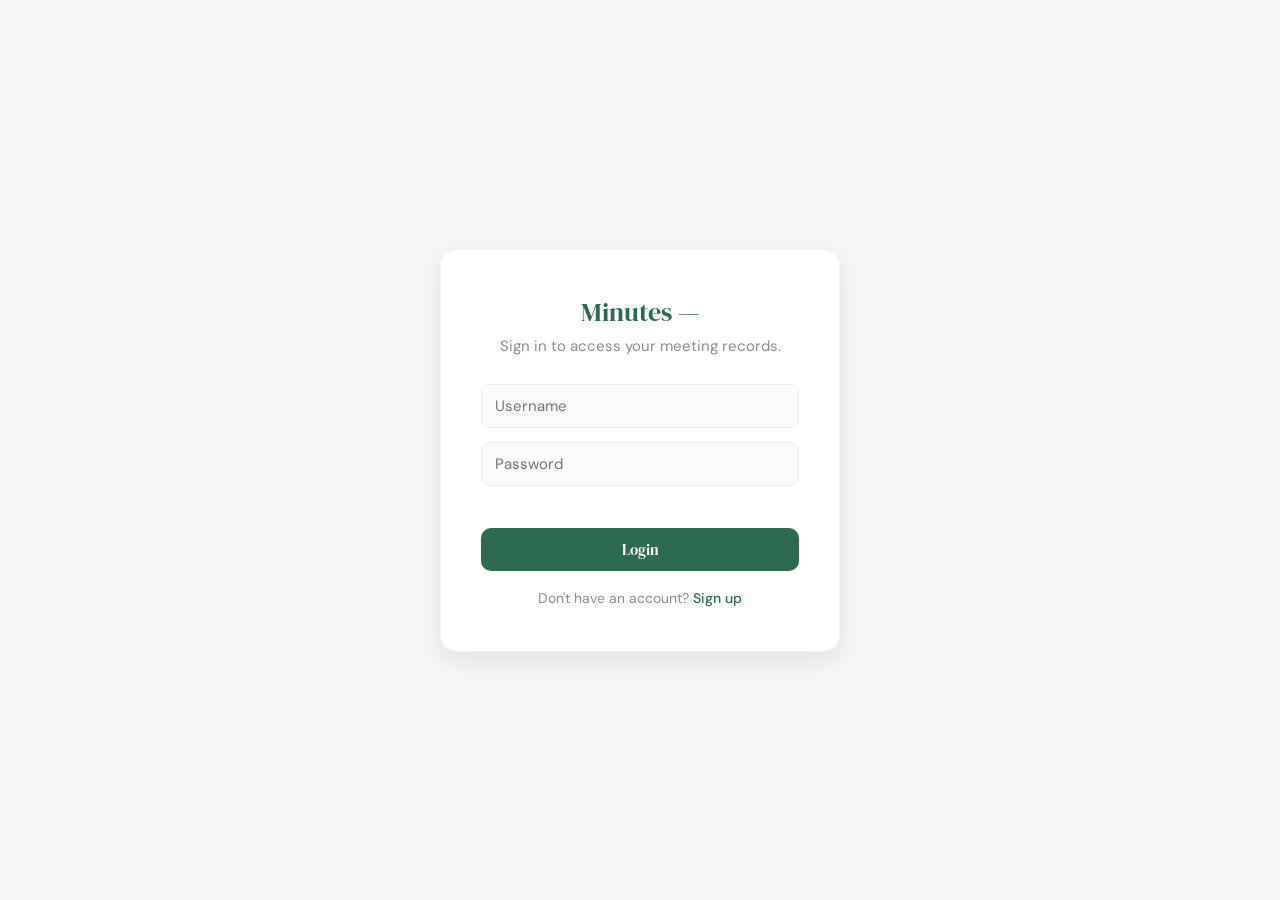
==== frontend/index.html @ d37d3462 "new commit" ====
<!DOCTYPE html>
<html lang="en">
<head>
  <meta charset="UTF-8" />
  <meta name="viewport" content="width=device-width, initial-scale=1.0" />
  <title>MeetFlow — Meeting Records & Action Items</title>
  <meta name="description" content="MeetFlow: your personal meeting records, minutes, decisions, and action item tracker." />
  <link rel="stylesheet" href="./css/style.css" />
  <link rel="preconnect" href="https://fonts.googleapis.com" />
  <link rel="preconnect" href="https://fonts.gstatic.com" crossorigin />
  <link href="https://fonts.googleapis.com/css2?family=DM+Serif+Display:ital@0;1&family=DM+Sans:wght@300;400;500;600&display=swap" rel="stylesheet" />
</head>
<body>

  <!-- ═══════════════════════════════════════
       AUTH VIEW
  ════════════════════════════════════════════ -->
  <div id="auth-view">
    <div class="auth-box">
      <h1>Minutes —</h1>
      <p class="auth-sub">Sign in to access your meeting records.</p>
      <form id="auth-form">
        <div class="form-field">
          <input type="text" id="auth-username" placeholder="Username" required />
        </div>
        <div class="form-field">
          <input type="password" id="auth-password" placeholder="Password" required />
        </div>
        <p class="auth-error" id="auth-error"></p>
        <button type="submit" id="auth-submit-btn" class="btn-primary">Login</button>
      </form>
      <p class="auth-toggle">
        <span id="auth-toggle-msg">Don't have an account?</span>
        <a href="#" id="auth-toggle-link">Sign up</a>
      </p>
    </div>
  </div>

  <!-- ═══════════════════════════════════════
       MAIN APP (hidden until logged in)
  ════════════════════════════════════════════ -->
  <div id="app-shell" style="display:none;">

    <!-- ── SIDEBAR ───────────────────────────── -->
    <aside id="sidebar">

      <div class="sidebar-logo">
        <h1><span>Minutes</span> —</h1>
        <p>Meeting records &amp; action items</p>
      </div>

      <!-- Stats -->
      <div class="stats-grid">
        <div class="stat-cell">
          <div class="stat-val" id="stat-meetings">0</div>
          <div class="stat-lbl">Meetings</div>
        </div>
        <div class="stat-cell">
          <div class="stat-val" id="stat-open-tasks">0</div>
          <div class="stat-lbl">Open tasks</div>
        </div>
        <div class="stat-cell">
          <div class="stat-val" id="stat-this-month">0</div>
          <div class="stat-lbl">This month</div>
        </div>
      </div>

      <!-- Search -->
      <div class="search-wrap">
        <svg width="16" height="16" viewBox="0 0 24 24" fill="none" stroke="currentColor" stroke-width="2">
          <circle cx="11" cy="11" r="8"/><path d="m21 21-4.35-4.35"/>
        </svg>
        <input type="text" id="search-input" placeholder="Search meetings, decisions, action items…" />
      </div>

      <!-- Filter -->
      <div class="filter-row">
        <button class="filter-btn active" data-filter="all">All</button>
        <button class="filter-btn" data-filter="completed">Completed</button>
        <button class="filter-btn" data-filter="upcoming">Upcoming</button>
      </div>

      <!-- Meeting list -->
      <div id="meetings-list-wrap">
        <p class="no-meetings-msg" id="no-meetings-msg" style="display:none;">No meetings found.</p>
        <!-- Meeting cards injected by JS -->
      </div>

      <!-- Logout + New meeting -->
      <div class="new-meeting-btn-wrap">
        <button id="btn-logout" style="width:100%; padding:7px; margin-bottom:8px; background:none; border:1px solid #E9ECEF; border-radius:8px; color:#868E96; font-size:12px; font-family:'DM Sans',sans-serif; cursor:pointer;">Logout</button>
        <button id="btn-new-meeting">+ New Meeting</button>
      </div>

    </aside>

    <!-- ── MAIN CONTENT ───────────────────────── -->
    <main id="main-content">

      <!-- Empty state -->
      <div class="empty-detail fade-in" id="empty-detail">
        <div class="empty-icon">📋</div>
        <p>Select a meeting to view details</p>
        <span>or create a new one to get started</span>
      </div>

      <!-- New meeting form -->
      <div id="new-meeting-panel">
        <h2>New Meeting</h2>
        <p class="sub">Fill in the details to create a new meeting record.</p>
        <div class="nm-field">
          <input type="text" id="nm-title" class="nm-title" placeholder="Meeting title *" />
        </div>
        <div class="nm-row">
          <div class="nm-field">
            <input type="date" id="nm-date" />
          </div>
          <div class="nm-field">
            <input type="time" id="nm-time" />
          </div>
        </div>
        <div class="nm-field">
          <input type="text" id="nm-facilitator" placeholder="Facilitator name (optional)" />
        </div>
        <div class="nm-field">
          <label style="display:block; font-size:12px; color:#868E96; margin-bottom:5px; font-weight:500;">Participants</label>
          <div id="nm-participants-chips" style="display:flex; flex-wrap:wrap; gap:6px; margin-bottom:7px;"></div>
          <div style="display:flex; gap:8px;">
            <input type="text" id="nm-participant-input" placeholder="Add participant name, press Enter" style="flex:1; padding:9px 12px; border:1.5px solid #E9ECEF; border-radius:8px; font-size:13px; font-family:'DM Sans',sans-serif; color:#1a1a1a; background:#FAFAFA; outline:none;" />
            <button type="button" id="btn-add-participant" style="padding:9px 14px; background:#2D6A4F; color:#fff; border:none; border-radius:8px; cursor:pointer; font-size:13px; font-family:'DM Sans',sans-serif; font-weight:500; white-space:nowrap;">Add</button>
          </div>
        </div>
        <div class="nm-field">
          <label style="display:block; font-size:12px; color:#868E96; margin-bottom:5px; font-weight:500;">Duration (Meeting Minutes)</label>
          <select id="nm-minutes" style="width:100%; padding:9px 12px; border:1.5px solid #E9ECEF; border-radius:8px; font-size:13px; font-family:'DM Sans',sans-serif; color:#1a1a1a; background:#FAFAFA; outline:none; cursor:pointer; appearance:none; background-image:url(\"data:image/svg+xml,%3Csvg xmlns='http://www.w3.org/2000/svg' width='12' height='12' viewBox='0 0 24 24' fill='none' stroke='%23868E96' stroke-width='2'%3E%3Cpath d='m6 9 6 6 6-6'/%3E%3C/svg%3E\"); background-repeat:no-repeat; background-position:right 12px center;">
            <option value="">Select duration (optional)</option>
            <option value="15 min">15 minutes</option>
            <option value="30 min">30 minutes</option>
            <option value="45 min">45 minutes</option>
            <option value="1 hr">1 hour</option>
            <option value="1 hr 15 min">1 hour 15 minutes</option>
            <option value="1 hr 30 min">1 hour 30 minutes</option>
            <option value="1 hr 45 min">1 hour 45 minutes</option>
            <option value="2 hrs">2 hours</option>
            <option value="2 hrs 30 min">2 hours 30 minutes</option>
            <option value="3 hrs">3 hours</option>
            <option value="custom">Custom…</option>
          </select>
          <input type="text" id="nm-minutes-custom" placeholder="e.g. 90 mins, 2.5 hours" style="display:none; width:100%; margin-top:8px; padding:9px 12px; border:1.5px solid #2D6A4F; border-radius:8px; font-size:13px; font-family:'DM Sans',sans-serif; color:#1a1a1a; background:#F8FFF9; outline:none;" />
        </div>
        <div class="nm-field">
          <label style="display:block; font-size:12px; color:#868E96; margin-bottom:5px; font-weight:500;">Meeting Notes</label>
          
          <textarea id="nm-notes" rows="3" placeholder="Additional notes, context, follow-ups…"></textarea>
        </div>
        <div class="nm-field">
          <input type="text" id="nm-decisions" placeholder="Decisions, comma-separated (optional)" />
        </div>
        <div class="nm-actions">
          <button class="btn-primary" id="btn-create-meeting">Create Meeting</button>
          <button class="btn-cancel-nm" id="btn-cancel-new-meeting">Cancel</button>
        </div>
      </div>

      <!-- Detail panel -->
      <div id="detail-panel" class="fade-in" style="display:none;">

        <div class="detail-header">
          <div class="detail-header-top">
            <h2 id="detail-title">Meeting Title</h2>
            <div style="display:flex; align-items:center; gap:8px;">
              <button id="btn-delete-meeting" title="Delete meeting permanently" style="background:none; border:1px solid #FFB3B3; border-radius:6px; color:#C92A2A; font-size:12px; font-family:'DM Sans',sans-serif; padding:4px 10px; cursor:pointer; transition:all 0.15s;">Delete</button>
              <button id="btn-close-detail">×</button>
            </div>
          </div>
          <div class="detail-meta">
            <span id="detail-badge"></span>
            <span id="detail-datetime"></span>
          </div>
          <div class="detail-tabs">
            <button class="tab-btn active" data-tab="minutes">Minutes</button>
            <button class="tab-btn" data-tab="decisions">Decisions</button>
            <button class="tab-btn" data-tab="tasks">Tasks</button>
            <button class="tab-btn" data-tab="participants">Participants</button>
          </div>
        </div>

        <div class="detail-body">

          <!-- Minutes Tab -->
          <div class="tab-pane active" id="tab-minutes">
            <div class="minutes-header">
              <p class="section-label">Meeting Duration</p>
              <div id="minutes-actions">
                <button class="btn-outline-sm" id="btn-edit-minutes">Edit</button>
              </div>
              <div id="minutes-save-actions" style="display:none; gap:6px; display:none;">
                <button class="btn-green-sm" id="btn-save-minutes">Save</button>
                <button class="btn-ghost-sm" id="btn-cancel-minutes">Cancel</button>
              </div>
            </div>
            <p class="minutes-text" id="minutes-display">No minutes recorded yet. Click Edit to add notes.</p>
            <textarea class="detail-textarea" id="minutes-editor" placeholder="Type meeting notes here…"></textarea>
          </div>

          <!-- Decisions Tab -->
          <div class="tab-pane" id="tab-decisions">
            <p class="section-label">Decisions Taken</p>
            <div id="decisions-list"></div>
            <div class="add-row">
              <input class="detail-input" type="text" id="new-decision-input" placeholder="Record a decision…" />
              <button class="btn-add" id="btn-add-decision">Add</button>
            </div>
          </div>

          <!-- Tasks Tab -->
          <div class="tab-pane" id="tab-tasks">
            <div class="tasks-header">
              <p class="section-label">Action Items</p>
              <button class="btn-outline-sm" id="btn-toggle-task-form">+ New Task</button>
            </div>
            <div class="task-form-box" id="task-form-box">
              <input class="detail-input" type="text" id="new-task-text" placeholder="Task description" />
              <div class="task-form-row">
                <input class="detail-input" type="text" id="new-task-assignee" placeholder="Assignee name" style="flex:1;" />
                <input class="detail-input" type="date" id="new-task-due" style="flex:1;" />
              </div>
              <div style="display:flex; gap:8px;">
                <button class="btn-add" id="btn-add-task">Add Task</button>
                <button class="btn-ghost-sm" id="btn-cancel-task-form">Cancel</button>
              </div>
            </div>
            <div id="tasks-list"></div>
          </div>

          <!-- Participants Tab -->
          <div class="tab-pane" id="tab-participants">
            <p class="section-label">Participants</p>
            <div id="participants-list"></div>
          </div>

        </div><!-- /.detail-body -->
      </div><!-- /#detail-panel -->

    </main>

  </div><!-- /#app-shell -->

  <script src="./js/api.js"></script>
  <script src="./js/app.js"></script>
</body>
</html>
---- frontend/css/style.css ----
/* =========================================================
   MeetFlow — Master-Detail UI
   Fonts: DM Serif Display (headings) + DM Sans (body)
   ========================================================= */

* {
  box-sizing: border-box;
  margin: 0;
  padding: 0;
}

body {
  font-family: 'DM Sans', sans-serif;
  background: #F4F6F4;
  height: 100vh;
  overflow: hidden;
  color: #1a1a1a;
  font-size: 16px;
}

/* ─── Scrollbar ─────────────────────────────────────────── */
::-webkit-scrollbar { width: 4px; }
::-webkit-scrollbar-track { background: transparent; }
::-webkit-scrollbar-thumb { background: #D8F3DC; border-radius: 4px; }

/* ─── Layout ─────────────────────────────────────────────── */
#app-shell {
  display: flex;
  height: 100vh;
}

/* ─── Auth ───────────────────────────────────────────────── */
#auth-view {
  display: flex;
  justify-content: center;
  align-items: center;
  height: 100vh;
  width: 100vw;
  background: #F4F6F4;
}

.auth-box {
  background: #fff;
  padding: 44px 40px;
  border-radius: 16px;
  border: 1px solid #F1F3F5;
  width: 400px;
  max-width: 92%;
  box-shadow: 0 8px 24px rgba(0,0,0,0.07);
  text-align: center;
}

.auth-box h1 {
  font-family: 'DM Serif Display', serif;
  font-size: 26px;
  font-weight: 400;
  color: #2D6A4F;
  margin-bottom: 6px;
}

.auth-box .auth-sub {
  font-size: 15px;
  color: #868E96;
  margin-bottom: 28px;
}

.auth-box .form-field {
  margin-bottom: 14px;
  text-align: left;
}

.auth-box .form-field input {
  width: 100%;
  padding: 11px 13px;
  border: 1.5px solid #E9ECEF;
  border-radius: 8px;
  font-size: 15px;
  font-family: 'DM Sans', sans-serif;
  background: #FAFAFA;
  color: #1a1a1a;
  outline: none;
  transition: border-color 0.2s;
}

.auth-box .form-field input:focus { border-color: #2D6A4F; }

.auth-error {
  color: #CA6702;
  font-size: 13px;
  margin-bottom: 10px;
  min-height: 18px;
}

.btn-primary {
  width: 100%;
  padding: 11px;
  background: #2D6A4F;
  color: #fff;
  border: none;
  border-radius: 10px;
  font-size: 15px;
  font-family: 'DM Serif Display', serif;
  cursor: pointer;
  transition: background 0.15s;
}
.btn-primary:hover { background: #1B4332; }

.auth-toggle {
  margin-top: 18px;
  font-size: 14px;
  color: #868E96;
}

.auth-toggle a {
  color: #2D6A4F;
  text-decoration: none;
  font-weight: 500;
}

/* ─── Sidebar ────────────────────────────────────────────── */
#sidebar {
  width: 300px;
  min-width: 300px;
  background: #fff;
  border-right: 1px solid #F1F3F5;
  display: flex;
  flex-direction: column;
  height: 100vh;
}

.sidebar-logo {
  padding: 22px 20px 14px;
  border-bottom: 1px solid #F1F3F5;
}

.sidebar-logo h1 {
  font-family: 'DM Serif Display', serif;
  font-size: 22px;
  font-weight: 400;
  color: #1a1a1a;
  letter-spacing: -0.01em;
}

.sidebar-logo h1 span { color: #2D6A4F; }

.sidebar-logo p {
  margin-top: 3px;
  font-size: 13px;
  color: #ADB5BD;
}

/* Stats */
.stats-grid {
  display: grid;
  grid-template-columns: 1fr 1fr 1fr;
  gap: 8px;
  padding: 12px 16px;
}

.stat-cell {
  background: #F8FFF9;
  border: 1px solid #D8F3DC;
  border-radius: 8px;
  padding: 8px 10px;
  text-align: center;
}

.stat-cell .stat-val {
  font-size: 20px;
  font-weight: 600;
  color: #2D6A4F;
}

.stat-cell .stat-val.warn { color: #CA6702; }

.stat-cell .stat-lbl {
  font-size: 11px;
  color: #868E96;
  margin-top: 1px;
}

/* Search */
.search-wrap {
  padding: 0 14px 10px;
  position: relative;
}

.search-wrap svg {
  position: absolute;
  left: 26px;
  top: 50%;
  transform: translateY(-50%);
  opacity: 0.4;
  pointer-events: none;
}

.search-wrap input {
  width: 100%;
  padding: 10px 14px 10px 38px;
  border: 1.5px solid #E9ECEF;
  border-radius: 10px;
  font-size: 15px;
  font-family: 'DM Sans', sans-serif;
  background: #FAFAFA;
  color: #1a1a1a;
  outline: none;
  transition: border-color 0.2s;
}

.search-wrap input:focus { border-color: #2D6A4F; }

/* Filter tabs */
.filter-row {
  display: flex;
  gap: 6px;
  padding: 0 14px 10px;
}

.filter-btn {
  flex: 1;
  padding: 5px 0;
  font-size: 12px;
  font-weight: 400;
  text-transform: capitalize;
  background: transparent;
  color: #868E96;
  border: 1px solid #E9ECEF;
  border-radius: 6px;
  cursor: pointer;
  font-family: 'DM Sans', sans-serif;
  transition: all 0.15s;
}

.filter-btn.active {
  background: #2D6A4F;
  color: #fff;
  border-color: #2D6A4F;
  font-weight: 600;
}

/* Meeting list */
#meetings-list-wrap {
  flex: 1;
  overflow-y: auto;
  padding: 0 12px;
}

.meeting-card {
  background: #fff;
  border: 1.5px solid #F1F3F5;
  border-radius: 14px;
  padding: 16px 18px;
  cursor: pointer;
  transition: border-color 0.18s;
  margin-bottom: 10px;
}

.meeting-card:hover { border-color: #B7E4C7; }
.meeting-card.active { background: #F0FDF4; border-color: #2D6A4F; }

.meeting-card-title {
  font-family: 'DM Serif Display', serif;
  font-size: 16px;
  color: #1a1a1a;
  line-height: 1.3;
  margin-bottom: 8px;
  flex: 1;
  margin-right: 10px;
}

.meeting-card-top {
  display: flex;
  justify-content: space-between;
  align-items: flex-start;
  margin-bottom: 8px;
}

.meeting-card-meta {
  font-size: 13px;
  color: #868E96;
}

.meeting-card-bottom {
  display: flex;
  justify-content: space-between;
  align-items: center;
}

.open-tasks-label {
  font-size: 13px;
  color: #CA6702;
  font-weight: 500;
  margin-top: 8px;
}

.no-meetings-msg {
  text-align: center;
  color: #ADB5BD;
  font-size: 13px;
  font-style: italic;
  margin-top: 24px;
}

/* Avatar stack */
.avatar-stack {
  display: flex;
  margin-left: 6px;
}

.avatar {
  width: 28px;
  height: 28px;
  border-radius: 50%;
  color: #fff;
  display: flex;
  align-items: center;
  justify-content: center;
  font-size: 10px;
  font-weight: 600;
  border: 2px solid #fff;
  flex-shrink: 0;
}

.avatar-overflow {
  width: 28px;
  height: 28px;
  border-radius: 50%;
  background: #E9ECEF;
  color: #495057;
  display: flex;
  align-items: center;
  justify-content: center;
  font-size: 10px;
  font-weight: 600;
  border: 2px solid #fff;
  margin-left: -8px;
}

/* New meeting button */
.new-meeting-btn-wrap {
  padding: 12px 14px;
  border-top: 1px solid #F1F3F5;
}

#btn-new-meeting {
  width: 100%;
  padding: 11px;
  background: #2D6A4F;
  color: #fff;
  border: none;
  border-radius: 10px;
  cursor: pointer;
  font-size: 14px;
  font-family: 'DM Serif Display', serif;
  letter-spacing: 0.01em;
  transition: background 0.15s;
}

#btn-new-meeting:hover { background: #1B4332; }

/* ─── Main Content ───────────────────────────────────────── */
#main-content {
  flex: 1;
  overflow: hidden;
  display: flex;
  flex-direction: column;
}

/* Empty state */
.empty-detail {
  display: flex;
  flex-direction: column;
  align-items: center;
  justify-content: center;
  height: 100%;
  color: #ADB5BD;
}

.empty-detail .empty-icon { font-size: 48px; margin-bottom: 12px; }
.empty-detail p { font-family: 'DM Serif Display', serif; font-size: 18px; color: #495057; }
.empty-detail span { font-size: 13px; }

/* ─── Meeting Detail Panel ───────────────────────────────── */
#detail-panel {
  height: 100%;
  display: flex;
  flex-direction: column;
  overflow: hidden;
}

.detail-header {
  padding: 24px 28px 0;
  border-bottom: 1px solid #F1F3F5;
}

.detail-header-top {
  display: flex;
  justify-content: space-between;
  align-items: flex-start;
  margin-bottom: 6px;
}

.detail-header-top h2 {
  font-family: 'DM Serif Display', serif;
  font-size: 24px;
  font-weight: 400;
  color: #1a1a1a;
  line-height: 1.25;
  max-width: 80%;
}

#btn-close-detail {
  background: none;
  border: none;
  cursor: pointer;
  font-size: 22px;
  color: #ADB5BD;
  line-height: 1;
}

.detail-meta {
  display: flex;
  align-items: center;
  gap: 12px;
  margin-bottom: 16px;
}

.detail-meta span { font-size: 14px; color: #868E96; }

/* Tabs */
.detail-tabs {
  display: flex;
  gap: 0;
}

.tab-btn {
  background: none;
  border: none;
  cursor: pointer;
  padding: 8px 16px;
  font-size: 14px;
  font-family: 'DM Sans', sans-serif;
  font-weight: 400;
  color: #868E96;
  border-bottom: 2px solid transparent;
  text-transform: capitalize;
  transition: all 0.15s;
}

.tab-btn.active {
  font-weight: 600;
  color: #2D6A4F;
  border-bottom-color: #2D6A4F;
}

/* Tab content */
.detail-body {
  flex: 1;
  overflow-y: auto;
  padding: 20px 28px;
}

.tab-pane { display: none; }
.tab-pane.active { display: block; }

/* Section label */
.section-label {
  font-size: 13px;
  font-weight: 600;
  color: #868E96;
  letter-spacing: 0.06em;
  text-transform: uppercase;
  margin-bottom: 12px;
}

/* Minutes */
.minutes-header {
  display: flex;
  justify-content: space-between;
  align-items: center;
  margin-bottom: 12px;
}

.btn-outline-sm {
  font-size: 12px;
  color: #2D6A4F;
  background: none;
  border: 1px solid #2D6A4F;
  border-radius: 6px;
  padding: 4px 10px;
  cursor: pointer;
  font-family: 'DM Sans', sans-serif;
}

.btn-green-sm {
  font-size: 12px;
  color: #fff;
  background: #2D6A4F;
  border: none;
  border-radius: 6px;
  padding: 4px 12px;
  cursor: pointer;
  font-family: 'DM Sans', sans-serif;
}

.btn-ghost-sm {
  font-size: 12px;
  color: #868E96;
  background: none;
  border: 1px solid #E9ECEF;
  border-radius: 6px;
  padding: 4px 10px;
  cursor: pointer;
  font-family: 'DM Sans', sans-serif;
}

.minutes-text {
  font-size: 15px;
  color: #1a1a1a;
  line-height: 1.75;
}

.minutes-text.empty { color: #ADB5BD; font-style: italic; }

.detail-textarea {
  width: 100%;
  padding: 10px 13px;
  border: 1.5px solid #E9ECEF;
  border-radius: 8px;
  font-size: 15px;
  font-family: 'DM Sans', sans-serif;
  color: #1a1a1a;
  background: #FAFAFA;
  outline: none;
  min-height: 160px;
  resize: vertical;
  line-height: 1.7;
  display: none;
}

.detail-textarea:focus { border-color: #2D6A4F; }

/* Decisions */
.decision-item {
  display: flex;
  gap: 10px;
  align-items: flex-start;
  padding: 10px 14px;
  background: #F8FFF9;
  border: 1px solid #D8F3DC;
  border-radius: 8px;
  margin-bottom: 8px;
}

.decision-check { color: #2D6A4F; font-size: 16px; line-height: 1.4; flex-shrink: 0; }

.decision-text { font-size: 15px; color: #1a1a1a; line-height: 1.6; }

.add-row {
  display: flex;
  gap: 8px;
  margin-top: 16px;
}

.detail-input {
  flex: 1;
  padding: 10px 13px;
  border: 1.5px solid #E9ECEF;
  border-radius: 8px;
  font-size: 14px;
  font-family: 'DM Sans', sans-serif;
  color: #1a1a1a;
  background: #FAFAFA;
  outline: none;
}

.detail-input:focus { border-color: #2D6A4F; }

.btn-add {
  padding: 10px 18px;
  background: #2D6A4F;
  color: #fff;
  border: none;
  border-radius: 8px;
  cursor: pointer;
  font-size: 14px;
  font-family: 'DM Sans', sans-serif;
  font-weight: 500;
  white-space: nowrap;
}

/* Tasks */
.tasks-header {
  display: flex;
  justify-content: space-between;
  align-items: center;
  margin-bottom: 14px;
}

.task-form-box {
  background: #F8FFF9;
  border: 1px solid #D8F3DC;
  border-radius: 10px;
  padding: 14px;
  margin-bottom: 16px;
  display: flex;
  flex-direction: column;
  gap: 8px;
  display: none;
}

.task-form-row {
  display: flex;
  gap: 8px;
}

.task-item {
  display: flex;
  align-items: flex-start;
  gap: 12px;
  padding: 12px 14px;
  border: 1px solid #F1F3F5;
  border-radius: 10px;
  margin-bottom: 8px;
  background: #fff;
  transition: opacity 0.2s;
}

.task-item.done { opacity: 0.7; background: #F8F9FA; }

.task-checkbox {
  width: 18px;
  height: 18px;
  border-radius: 5px;
  border: 2px solid #CED4DA;
  background: transparent;
  cursor: pointer;
  display: flex;
  align-items: center;
  justify-content: center;
  flex-shrink: 0;
  margin-top: 2px;
}

.task-checkbox.checked {
  background: #2D6A4F;
  border-color: #2D6A4F;
}

.task-checkbox.checked::after {
  content: '✓';
  color: #fff;
  font-size: 10px;
  line-height: 1;
}

.task-main { flex: 1; min-width: 0; }

.task-text {
  font-size: 15px;
  color: #1a1a1a;
  margin-bottom: 4px;
  line-height: 1.4;
}

.task-text.done { text-decoration: line-through; color: #868E96; }

.task-meta { font-size: 13px; color: #868E96; }

/* Participants */
.participant-item {
  display: flex;
  align-items: center;
  gap: 12px;
  padding: 10px 14px;
  border: 1px solid #F1F3F5;
  border-radius: 10px;
  margin-bottom: 8px;
  background: #fff;
}

.participant-item .avatar-lg {
  width: 38px;
  height: 38px;
  border-radius: 50%;
  color: #fff;
  display: flex;
  align-items: center;
  justify-content: center;
  font-size: 13px;
  font-weight: 600;
  flex-shrink: 0;
}

.participant-name { font-size: 15px; font-weight: 500; }
.participant-role { font-size: 13px; color: #868E96; text-transform: capitalize; }

/* ─── Status Badges ──────────────────────────────────────── */
.badge {
  font-size: 11px;
  font-weight: 600;
  letter-spacing: 0.04em;
  padding: 3px 9px;
  border-radius: 20px;
  text-transform: uppercase;
  white-space: nowrap;
  display: inline-block;
}

.badge-completed  { background: #D8F3DC; color: #1B4332; }
.badge-upcoming   { background: #FFF3CD; color: #7D4E00; }
.badge-in-progress { background: #D0EBFF; color: #1864AB; }
.badge-cancelled  { background: #FFE3E3; color: #C92A2A; }
.badge-open       { background: #F1F3F5; color: #495057; }
.badge-done       { background: #D8F3DC; color: #1B4332; }

/* ─── New Meeting Form ───────────────────────────────────── */
#new-meeting-panel {
  max-width: 520px;
  margin: 48px auto;
  background: #fff;
  border-radius: 16px;
  border: 1px solid #F1F3F5;
  padding: 32px 36px;
  display: none;
}

#new-meeting-panel h2 {
  font-family: 'DM Serif Display', serif;
  font-size: 22px;
  font-weight: 400;
  color: #1a1a1a;
  margin-bottom: 4px;
}

#new-meeting-panel .sub {
  color: #868E96;
  font-size: 13px;
  margin-bottom: 24px;
}

.nm-field {
  margin-bottom: 12px;
}

.nm-field input,
.nm-field textarea {
  width: 100%;
  padding: 9px 12px;
  border: 1.5px solid #E9ECEF;
  border-radius: 8px;
  font-size: 13px;
  font-family: 'DM Sans', sans-serif;
  color: #1a1a1a;
  background: #FAFAFA;
  outline: none;
  transition: border-color 0.2s;
}

.nm-field input:focus,
.nm-field textarea:focus { border-color: #2D6A4F; }

.nm-field input.nm-title {
  font-size: 15px;
  padding: 11px 14px;
}

.nm-row { display: flex; gap: 10px; }
.nm-row .nm-field { flex: 1; margin-bottom: 0; }

.nm-actions {
  display: flex;
  gap: 8px;
  margin-top: 16px;
}

.nm-actions .btn-primary { flex: 1; }

.btn-cancel-nm {
  padding: 11px 18px;
  background: none;
  color: #868E96;
  border: 1px solid #E9ECEF;
  border-radius: 10px;
  cursor: pointer;
  font-size: 13px;
  font-family: 'DM Sans', sans-serif;
}

/* ─── Animations ─────────────────────────────────────────── */
@keyframes fadeIn {
  from { opacity: 0; transform: translateY(8px); }
  to   { opacity: 1; transform: translateY(0); }
}

.fade-in { animation: fadeIn 0.25s ease both; }
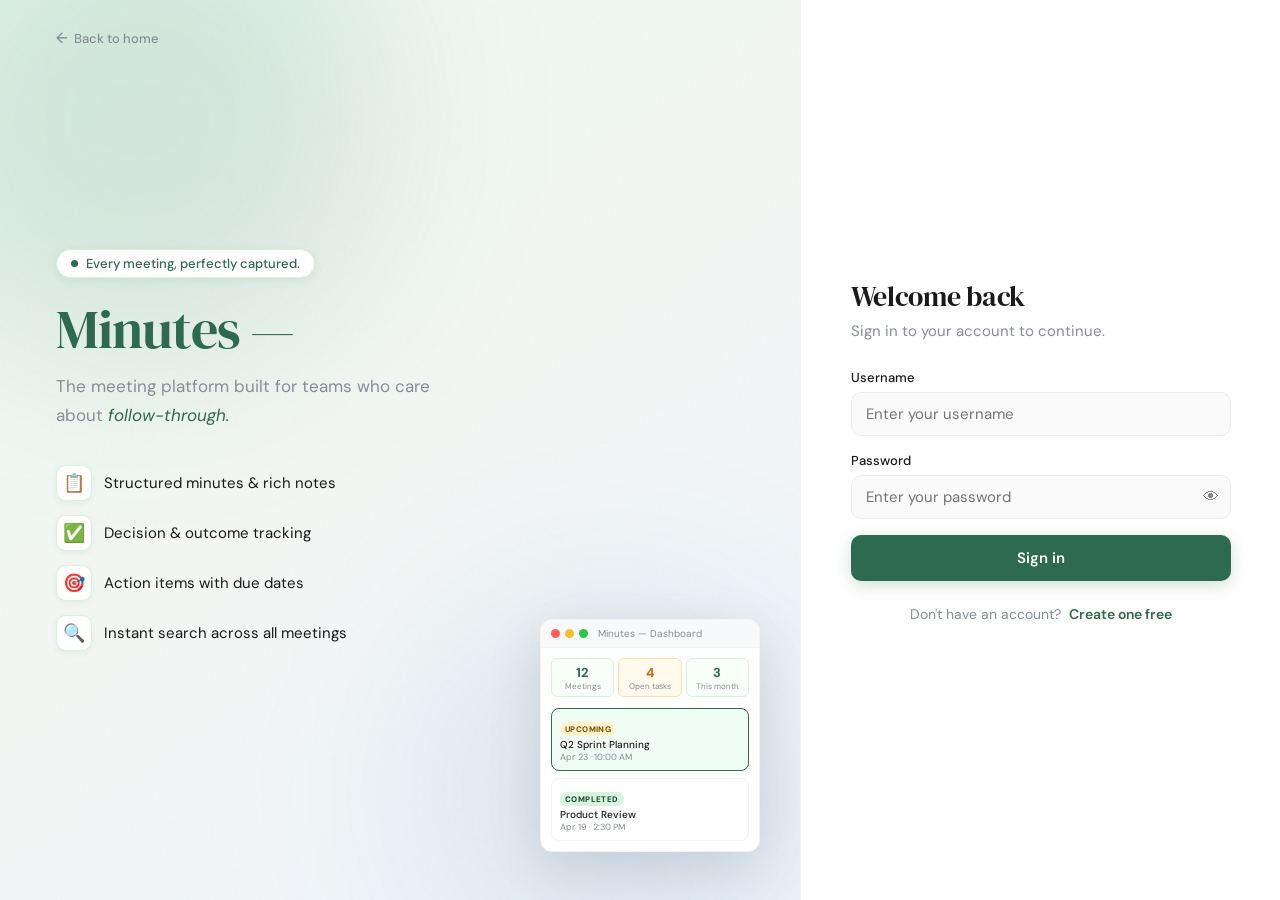
==== commit 8c83862f: "updated login and signup page" ====
--- a/frontend/index.html
+++ b/frontend/index.html
@@ -3,12 +3,12 @@
 <head>
   <meta charset="UTF-8" />
   <meta name="viewport" content="width=device-width, initial-scale=1.0" />
-  <title>MeetFlow — Meeting Records & Action Items</title>
-  <meta name="description" content="MeetFlow: your personal meeting records, minutes, decisions, and action item tracker." />
-  <link rel="stylesheet" href="./css/style.css" />
+  <title>Minutes — Sign in &amp; Get started</title>
+  <meta name="description" content="Sign in or create your Minutes account to capture meeting records, decisions, and action items." />
   <link rel="preconnect" href="https://fonts.googleapis.com" />
   <link rel="preconnect" href="https://fonts.gstatic.com" crossorigin />
-  <link href="https://fonts.googleapis.com/css2?family=DM+Serif+Display:ital@0;1&family=DM+Sans:wght@300;400;500;600&display=swap" rel="stylesheet" />
+  <link href="https://fonts.googleapis.com/css2?family=DM+Serif+Display:ital@0;1&family=DM+Sans:ital,opsz,wght@0,9..40,300;0,9..40,400;0,9..40,500;0,9..40,600;1,9..40,300&display=swap" rel="stylesheet" />
+  <link rel="stylesheet" href="./css/style.css" />
 </head>
 <body>
 
@@ -16,24 +16,111 @@
        AUTH VIEW
   ════════════════════════════════════════════ -->
   <div id="auth-view">
-    <div class="auth-box">
-      <h1>Minutes —</h1>
-      <p class="auth-sub">Sign in to access your meeting records.</p>
-      <form id="auth-form">
-        <div class="form-field">
-          <input type="text" id="auth-username" placeholder="Username" required />
-        </div>
-        <div class="form-field">
-          <input type="password" id="auth-password" placeholder="Password" required />
-        </div>
-        <p class="auth-error" id="auth-error"></p>
-        <button type="submit" id="auth-submit-btn" class="btn-primary">Login</button>
-      </form>
-      <p class="auth-toggle">
-        <span id="auth-toggle-msg">Don't have an account?</span>
-        <a href="#" id="auth-toggle-link">Sign up</a>
-      </p>
+
+    <!-- Left brand panel -->
+    <div class="auth-brand-panel">
+      <!-- Background layers -->
+      <div class="auth-noise"></div>
+      <div class="auth-glow auth-glow-1"></div>
+      <div class="auth-glow auth-glow-2"></div>
+
+      <!-- Back link -->
+      <a href="./landing.html" id="auth-back-link" class="auth-back">
+        <span class="auth-back-arrow">←</span> Back to home
+      </a>
+
+      <!-- Brand content -->
+      <div class="auth-brand-content">
+        <div class="auth-brand-badge">
+          <span class="auth-badge-dot"></span>
+          Every meeting, perfectly captured.
+        </div>
+        <h2 class="auth-brand-title">Minutes —</h2>
+        <p class="auth-brand-tagline">
+          The meeting platform built for teams who care about<em> follow-through.</em>
+        </p>
+        <ul class="auth-feature-list">
+          <li>
+            <span class="auth-feature-icon">📋</span>
+            <span>Structured minutes &amp; rich notes</span>
+          </li>
+          <li>
+            <span class="auth-feature-icon">✅</span>
+            <span>Decision &amp; outcome tracking</span>
+          </li>
+          <li>
+            <span class="auth-feature-icon">🎯</span>
+            <span>Action items with due dates</span>
+          </li>
+          <li>
+            <span class="auth-feature-icon">🔍</span>
+            <span>Instant search across all meetings</span>
+          </li>
+        </ul>
+      </div>
+
+      <!-- Floating mini-mockup -->
+      <div class="auth-mini-mockup">
+        <div class="amm-row">
+          <div class="amm-dot red"></div>
+          <div class="amm-dot yellow"></div>
+          <div class="amm-dot green"></div>
+          <span class="amm-bar">Minutes — Dashboard</span>
+        </div>
+        <div class="amm-body">
+          <div class="amm-stat-row">
+            <div class="amm-stat"><span class="amm-val">12</span><span class="amm-lbl">Meetings</span></div>
+            <div class="amm-stat warn"><span class="amm-val">4</span><span class="amm-lbl">Open tasks</span></div>
+            <div class="amm-stat"><span class="amm-val">3</span><span class="amm-lbl">This month</span></div>
+          </div>
+          <div class="amm-item active">
+            <span class="amm-badge upcoming">Upcoming</span>
+            <div class="amm-title">Q2 Sprint Planning</div>
+            <div class="amm-meta">Apr 23 · 10:00 AM</div>
+          </div>
+          <div class="amm-item">
+            <span class="amm-badge completed">Completed</span>
+            <div class="amm-title">Product Review</div>
+            <div class="amm-meta">Apr 19 · 2:30 PM</div>
+          </div>
+        </div>
+      </div>
     </div>
+
+    <!-- Right form panel -->
+    <div class="auth-form-panel">
+      <div class="auth-card">
+        <!-- Logo (shown on mobile when brand panel is hidden) -->
+        <a href="./landing.html" class="auth-card-logo">Minutes —</a>
+
+        <div class="auth-card-header">
+          <h1 id="auth-card-title">Welcome back</h1>
+          <p class="auth-card-sub" id="auth-card-sub">Sign in to your account to continue.</p>
+        </div>
+
+        <form id="auth-form" autocomplete="on">
+          <div class="auth-field">
+            <label for="auth-username">Username</label>
+            <input type="text" id="auth-username" placeholder="Enter your username" required autocomplete="username" />
+          </div>
+          <div class="auth-field">
+            <label for="auth-password">Password</label>
+            <div class="auth-password-wrap">
+              <input type="password" id="auth-password" placeholder="Enter your password" required autocomplete="current-password" />
+              <button type="button" id="auth-pw-toggle" class="auth-pw-eye" aria-label="Toggle password visibility">👁</button>
+            </div>
+          </div>
+          <p class="auth-error" id="auth-error"></p>
+          <button type="submit" id="auth-submit-btn" class="auth-submit-btn">Sign in</button>
+        </form>
+
+        <p class="auth-switch">
+          <span id="auth-toggle-msg">Don't have an account?</span>
+          <a href="#" id="auth-toggle-link">Create one free</a>
+        </p>
+      </div>
+    </div>
+
   </div>
 
   <!-- ═══════════════════════════════════════
--- a/frontend/css/style.css
+++ b/frontend/css/style.css
@@ -1,5 +1,5 @@
 /* =========================================================
-   MeetFlow — Master-Detail UI
+   Minutes — Master-Detail UI
    Fonts: DM Serif Display (headings) + DM Sans (body)
    ========================================================= */
 
@@ -29,92 +29,388 @@
   height: 100vh;
 }
 
-/* ─── Auth ───────────────────────────────────────────────── */
+/* ─── Design tokens (shared with landing) ───────────────── */
+:root {
+  --green:       #2D6A4F;
+  --green-dark:  #1B4332;
+  --green-light: #D8F3DC;
+  --bg:          #F4F6F4;
+  --white:       #fff;
+  --text:        #1a1a1a;
+  --muted:       #868E96;
+  --border:      #F1F3F5;
+  --radius:      14px;
+}
+
+/* ─── Auth view ──────────────────────────────────────────── */
 #auth-view {
   display: flex;
-  justify-content: center;
-  align-items: center;
   height: 100vh;
   width: 100vw;
-  background: #F4F6F4;
-}
-
-.auth-box {
-  background: #fff;
-  padding: 44px 40px;
-  border-radius: 16px;
-  border: 1px solid #F1F3F5;
-  width: 400px;
-  max-width: 92%;
-  box-shadow: 0 8px 24px rgba(0,0,0,0.07);
+  overflow: hidden;
+  background: var(--bg);
+}
+
+/* ─── Left brand panel ───────────────────────────────────── */
+.auth-brand-panel {
+  flex: 1;
+  position: relative;
+  overflow: hidden;
+  background: linear-gradient(145deg, #eafaf0 0%, #F4F6F4 50%, #eef4fb 100%);
+  display: flex;
+  flex-direction: column;
+  justify-content: center;
+  padding: 0 56px;
+}
+
+/* Noise texture */
+.auth-noise {
+  position: absolute;
+  inset: 0;
+  opacity: 0.025;
+  pointer-events: none;
+  background-image: url("data:image/svg+xml,%3Csvg viewBox='0 0 256 256' xmlns='http://www.w3.org/2000/svg'%3E%3Cfilter id='n'%3E%3CfeTurbulence type='fractalNoise' baseFrequency='0.9' numOctaves='4' stitchTiles='stitch'/%3E%3C/filter%3E%3Crect width='100%25' height='100%25' filter='url(%23n)'/%3E%3C/svg%3E");
+}
+
+/* Glow orbs */
+.auth-glow {
+  position: absolute;
+  border-radius: 50%;
+  filter: blur(90px);
+  pointer-events: none;
+}
+.auth-glow-1 {
+  width: 480px; height: 480px;
+  background: rgba(45,106,79,0.13);
+  top: -120px; left: -100px;
+}
+.auth-glow-2 {
+  width: 380px; height: 380px;
+  background: rgba(24,100,171,0.09);
+  bottom: -80px; right: 0;
+}
+
+/* Back link */
+.auth-back {
+  position: absolute;
+  top: 28px; left: 56px;
+  display: inline-flex;
+  align-items: center;
+  gap: 6px;
+  font-size: 13px;
+  font-weight: 500;
+  color: var(--muted);
+  text-decoration: none;
+  transition: color 0.2s;
+  z-index: 2;
+}
+.auth-back:hover { color: var(--text); }
+.auth-back-arrow { font-size: 15px; }
+
+/* Brand content */
+.auth-brand-content {
+  position: relative;
+  z-index: 1;
+  max-width: 440px;
+}
+
+/* Badge */
+.auth-brand-badge {
+  display: inline-flex;
+  align-items: center;
+  gap: 8px;
+  background: var(--white);
+  border: 1px solid var(--green-light);
+  border-radius: 20px;
+  padding: 5px 14px;
+  font-size: 13px;
+  font-weight: 500;
+  color: var(--green);
+  margin-bottom: 24px;
+  box-shadow: 0 2px 8px rgba(45,106,79,0.1);
+}
+.auth-badge-dot {
+  width: 7px; height: 7px;
+  background: var(--green);
+  border-radius: 50%;
+  animation: pulse 2s infinite;
+}
+@keyframes pulse { 0%,100%{opacity:1} 50%{opacity:0.4} }
+
+/* Title */
+.auth-brand-title {
+  font-family: 'DM Serif Display', serif;
+  font-size: clamp(36px, 4.5vw, 54px);
+  font-weight: 400;
+  color: var(--green);
+  line-height: 1;
+  margin-bottom: 16px;
+  letter-spacing: -0.02em;
+}
+
+/* Tagline */
+.auth-brand-tagline {
+  font-size: 17px;
+  color: var(--muted);
+  line-height: 1.65;
+  margin-bottom: 36px;
+  max-width: 380px;
+}
+.auth-brand-tagline em {
+  font-style: italic;
+  color: var(--green);
+}
+
+/* Feature list */
+.auth-feature-list {
+  list-style: none;
+  display: flex;
+  flex-direction: column;
+  gap: 14px;
+}
+.auth-feature-list li {
+  display: flex;
+  align-items: center;
+  gap: 12px;
+  font-size: 15px;
+  color: var(--text);
+}
+.auth-feature-icon {
+  font-size: 18px;
+  width: 36px; height: 36px;
+  background: var(--white);
+  border: 1px solid var(--green-light);
+  border-radius: 10px;
+  display: flex;
+  align-items: center;
+  justify-content: center;
+  flex-shrink: 0;
+  box-shadow: 0 2px 6px rgba(45,106,79,0.08);
+}
+
+/* Mini mockup */
+.auth-mini-mockup {
+  position: absolute;
+  bottom: 48px; right: 40px;
+  width: 220px;
+  background: var(--white);
+  border-radius: 12px;
+  border: 1px solid var(--border);
+  box-shadow: 0 16px 56px rgba(0,0,0,0.12);
+  overflow: hidden;
+  z-index: 1;
+  animation: floatUp 0.9s ease both 0.4s;
+}
+@keyframes floatUp { from{opacity:0;transform:translateY(20px)} to{opacity:1;transform:translateY(0)} }
+
+.amm-row {
+  background: #F8F9FA;
+  padding: 7px 10px;
+  display: flex;
+  align-items: center;
+  gap: 5px;
+  border-bottom: 1px solid var(--border);
+}
+.amm-dot { width: 9px; height: 9px; border-radius: 50%; }
+.amm-dot.red    { background: #FF5F57; }
+.amm-dot.yellow { background: #FEBC2E; }
+.amm-dot.green  { background: #28C840; }
+.amm-bar { font-size: 10px; color: var(--muted); margin-left: 5px; }
+
+.amm-body { padding: 10px; display: flex; flex-direction: column; gap: 7px; }
+.amm-stat-row { display: grid; grid-template-columns: 1fr 1fr 1fr; gap: 4px; margin-bottom: 4px; }
+.amm-stat {
+  background: #F8FFF9;
+  border: 1px solid var(--green-light);
+  border-radius: 6px;
+  padding: 5px 3px;
   text-align: center;
 }
-
-.auth-box h1 {
+.amm-stat.warn { background: #FFF9EE; border-color: #FFE0A0; }
+.amm-val { display: block; font-size: 13px; font-weight: 700; color: var(--green); }
+.amm-stat.warn .amm-val { color: #CA6702; }
+.amm-lbl { display: block; font-size: 8px; color: var(--muted); }
+
+.amm-item {
+  padding: 7px 8px;
+  border-radius: 8px;
+  border: 1.5px solid var(--border);
+  background: var(--white);
+}
+.amm-item.active { background: #F0FDF4; border-color: var(--green); }
+.amm-badge {
+  font-size: 8px;
+  font-weight: 700;
+  letter-spacing: 0.05em;
+  text-transform: uppercase;
+  padding: 2px 5px;
+  border-radius: 8px;
+  display: inline-block;
+  margin-bottom: 2px;
+}
+.amm-badge.upcoming  { background: #FFF3CD; color: #7D4E00; }
+.amm-badge.completed { background: var(--green-light); color: #1B4332; }
+.amm-title { font-size: 10px; font-weight: 500; color: var(--text); }
+.amm-meta  { font-size: 9px; color: var(--muted); }
+
+/* ─── Right form panel ───────────────────────────────────── */
+.auth-form-panel {
+  width: 480px;
+  min-width: 480px;
+  display: flex;
+  align-items: center;
+  justify-content: center;
+  background: var(--white);
+  border-left: 1px solid var(--border);
+  padding: 48px 40px;
+}
+
+.auth-card {
+  width: 100%;
+  max-width: 380px;
+  animation: authFadeIn 0.5s ease both;
+}
+@keyframes authFadeIn { from{opacity:0;transform:translateY(14px)} to{opacity:1;transform:none} }
+
+/* Mobile logo */
+.auth-card-logo {
+  display: none;
   font-family: 'DM Serif Display', serif;
-  font-size: 26px;
+  font-size: 22px;
   font-weight: 400;
-  color: #2D6A4F;
+  color: var(--green);
+  text-decoration: none;
+  margin-bottom: 28px;
+}
+
+.auth-card-header { margin-bottom: 28px; }
+
+.auth-card-header h1 {
+  font-family: 'DM Serif Display', serif;
+  font-size: 28px;
+  font-weight: 400;
+  color: var(--text);
   margin-bottom: 6px;
-}
-
-.auth-box .auth-sub {
+  letter-spacing: -0.01em;
+}
+
+.auth-card-sub {
   font-size: 15px;
-  color: #868E96;
-  margin-bottom: 28px;
-}
-
-.auth-box .form-field {
-  margin-bottom: 14px;
-  text-align: left;
-}
-
-.auth-box .form-field input {
+  color: var(--muted);
+}
+
+/* Form fields */
+.auth-field { margin-bottom: 16px; }
+
+.auth-field label {
+  display: block;
+  font-size: 13px;
+  font-weight: 500;
+  color: var(--text);
+  margin-bottom: 6px;
+}
+
+.auth-field input {
   width: 100%;
-  padding: 11px 13px;
+  padding: 11px 14px;
   border: 1.5px solid #E9ECEF;
+  border-radius: 10px;
+  font-size: 15px;
+  font-family: 'DM Sans', sans-serif;
+  background: #FAFAFA;
+  color: var(--text);
+  outline: none;
+  transition: border-color 0.2s, box-shadow 0.2s;
+}
+.auth-field input:focus {
+  border-color: var(--green);
+  box-shadow: 0 0 0 3px rgba(45,106,79,0.08);
+  background: var(--white);
+}
+
+/* Password wrapper */
+.auth-password-wrap { position: relative; }
+.auth-password-wrap input { padding-right: 44px; }
+
+.auth-pw-eye {
+  position: absolute;
+  right: 12px; top: 50%;
+  transform: translateY(-50%);
+  background: none;
+  border: none;
+  cursor: pointer;
+  font-size: 16px;
+  opacity: 0.45;
+  transition: opacity 0.2s;
+  padding: 0; line-height: 1;
+}
+.auth-pw-eye:hover { opacity: 0.85; }
+
+/* Error */
+.auth-error {
+  color: #C92A2A;
+  background: #FFF0F0;
+  border: 1px solid #FFD6D6;
   border-radius: 8px;
-  font-size: 15px;
-  font-family: 'DM Sans', sans-serif;
-  background: #FAFAFA;
-  color: #1a1a1a;
-  outline: none;
-  transition: border-color 0.2s;
-}
-
-.auth-box .form-field input:focus { border-color: #2D6A4F; }
-
-.auth-error {
-  color: #CA6702;
-  font-size: 13px;
-  margin-bottom: 10px;
-  min-height: 18px;
-}
-
-.btn-primary {
+  font-size: 13px;
+  padding: 8px 12px;
+  margin-bottom: 12px;
+  min-height: 0;
+  display: none;
+}
+.auth-error:not(:empty) { display: block; }
+
+/* Submit button */
+.auth-submit-btn {
   width: 100%;
-  padding: 11px;
-  background: #2D6A4F;
-  color: #fff;
+  padding: 13px;
+  background: var(--green);
+  color: var(--white);
   border: none;
   border-radius: 10px;
   font-size: 15px;
-  font-family: 'DM Serif Display', serif;
-  cursor: pointer;
-  transition: background 0.15s;
-}
-.btn-primary:hover { background: #1B4332; }
-
-.auth-toggle {
-  margin-top: 18px;
+  font-family: 'DM Sans', sans-serif;
+  font-weight: 600;
+  cursor: pointer;
+  transition: background 0.2s, transform 0.15s, box-shadow 0.2s;
+  box-shadow: 0 4px 16px rgba(45,106,79,0.22);
+  margin-bottom: 4px;
+}
+.auth-submit-btn:hover {
+  background: var(--green-dark);
+  transform: translateY(-1px);
+  box-shadow: 0 6px 20px rgba(45,106,79,0.28);
+}
+.auth-submit-btn:active { transform: none; }
+
+/* Toggle */
+.auth-switch {
+  margin-top: 20px;
   font-size: 14px;
-  color: #868E96;
-}
-
-.auth-toggle a {
-  color: #2D6A4F;
+  color: var(--muted);
+  text-align: center;
+}
+.auth-switch a {
+  color: var(--green);
   text-decoration: none;
-  font-weight: 500;
+  font-weight: 600;
+  margin-left: 4px;
+  transition: color 0.2s;
+}
+.auth-switch a:hover { color: var(--green-dark); }
+
+/* Responsive */
+@media (max-width: 860px) {
+  .auth-brand-panel { display: none; }
+  .auth-form-panel {
+    width: 100%; min-width: 0;
+    border-left: none;
+    background: linear-gradient(150deg, #eafaf0 0%, var(--white) 60%);
+  }
+  .auth-card-logo { display: block; }
+}
+@media (max-width: 420px) {
+  .auth-form-panel { padding: 40px 24px; }
 }
 
 /* ─── Sidebar ────────────────────────────────────────────── */
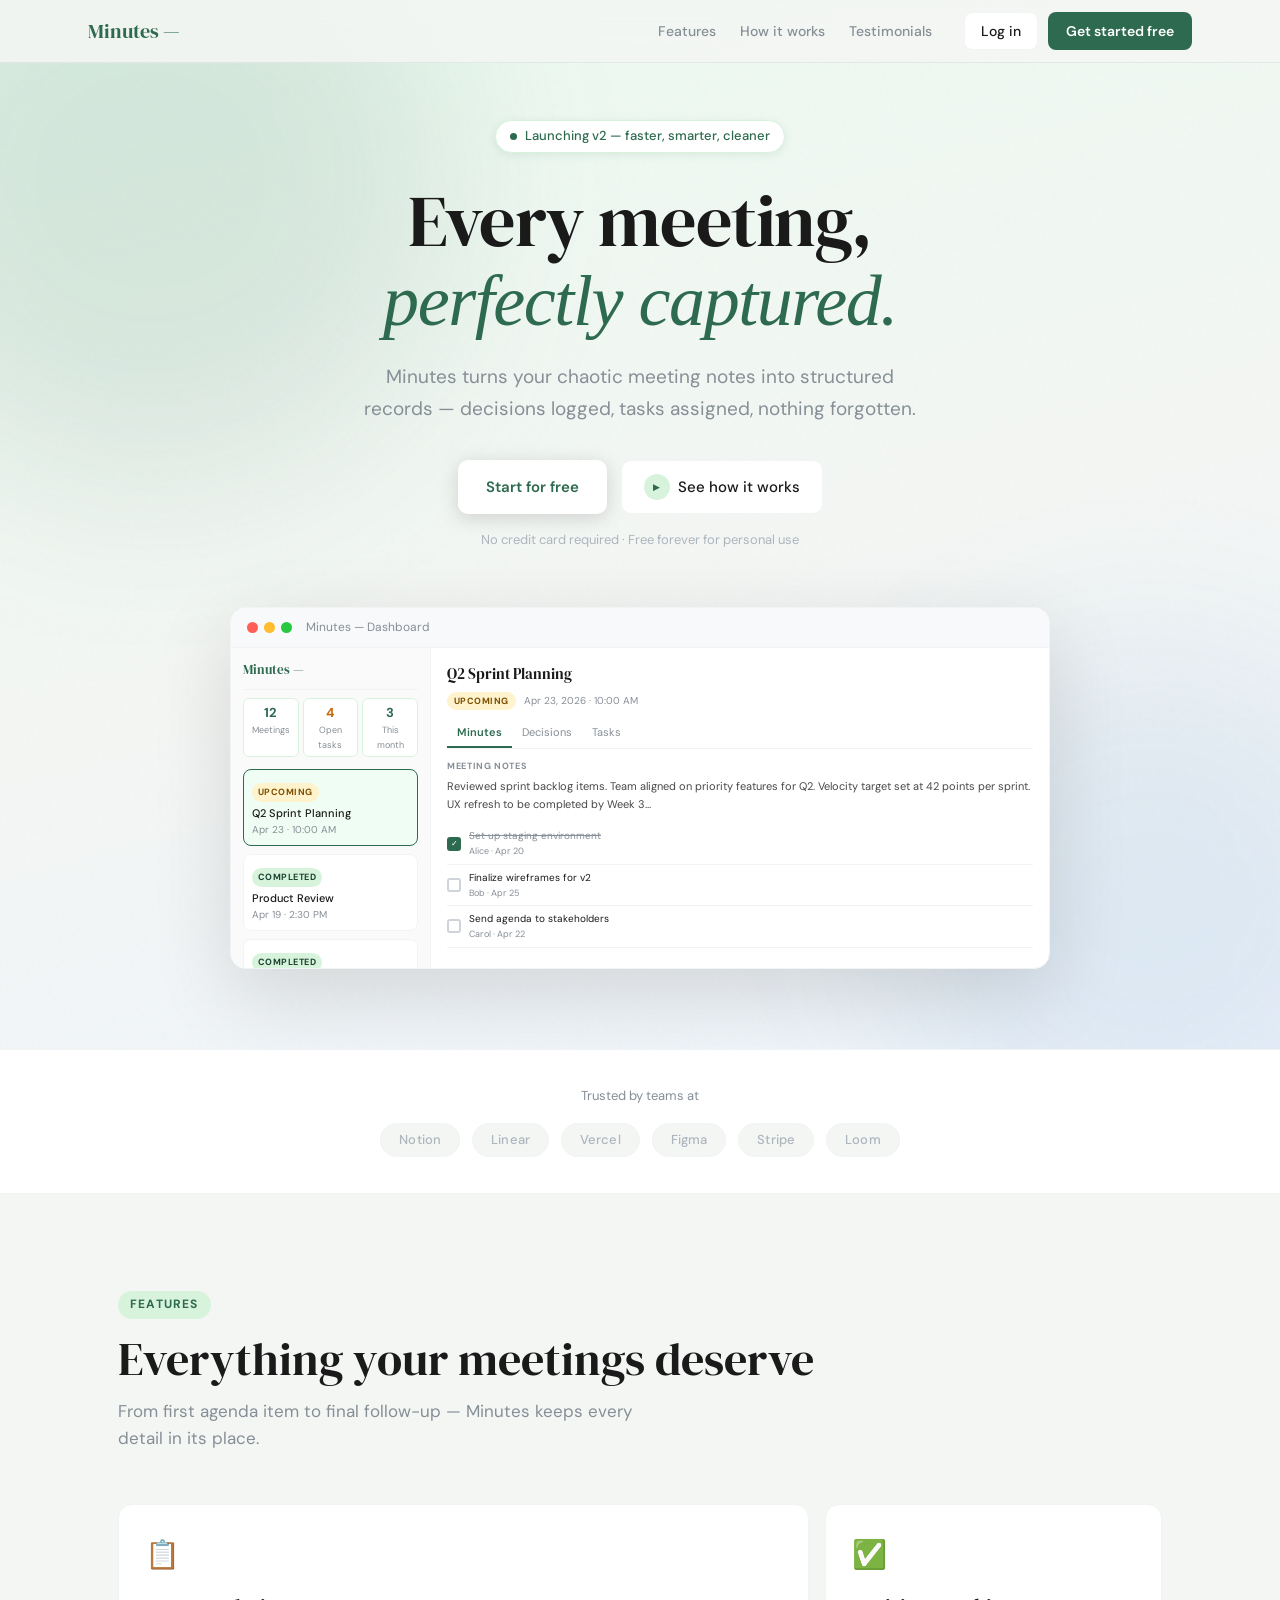
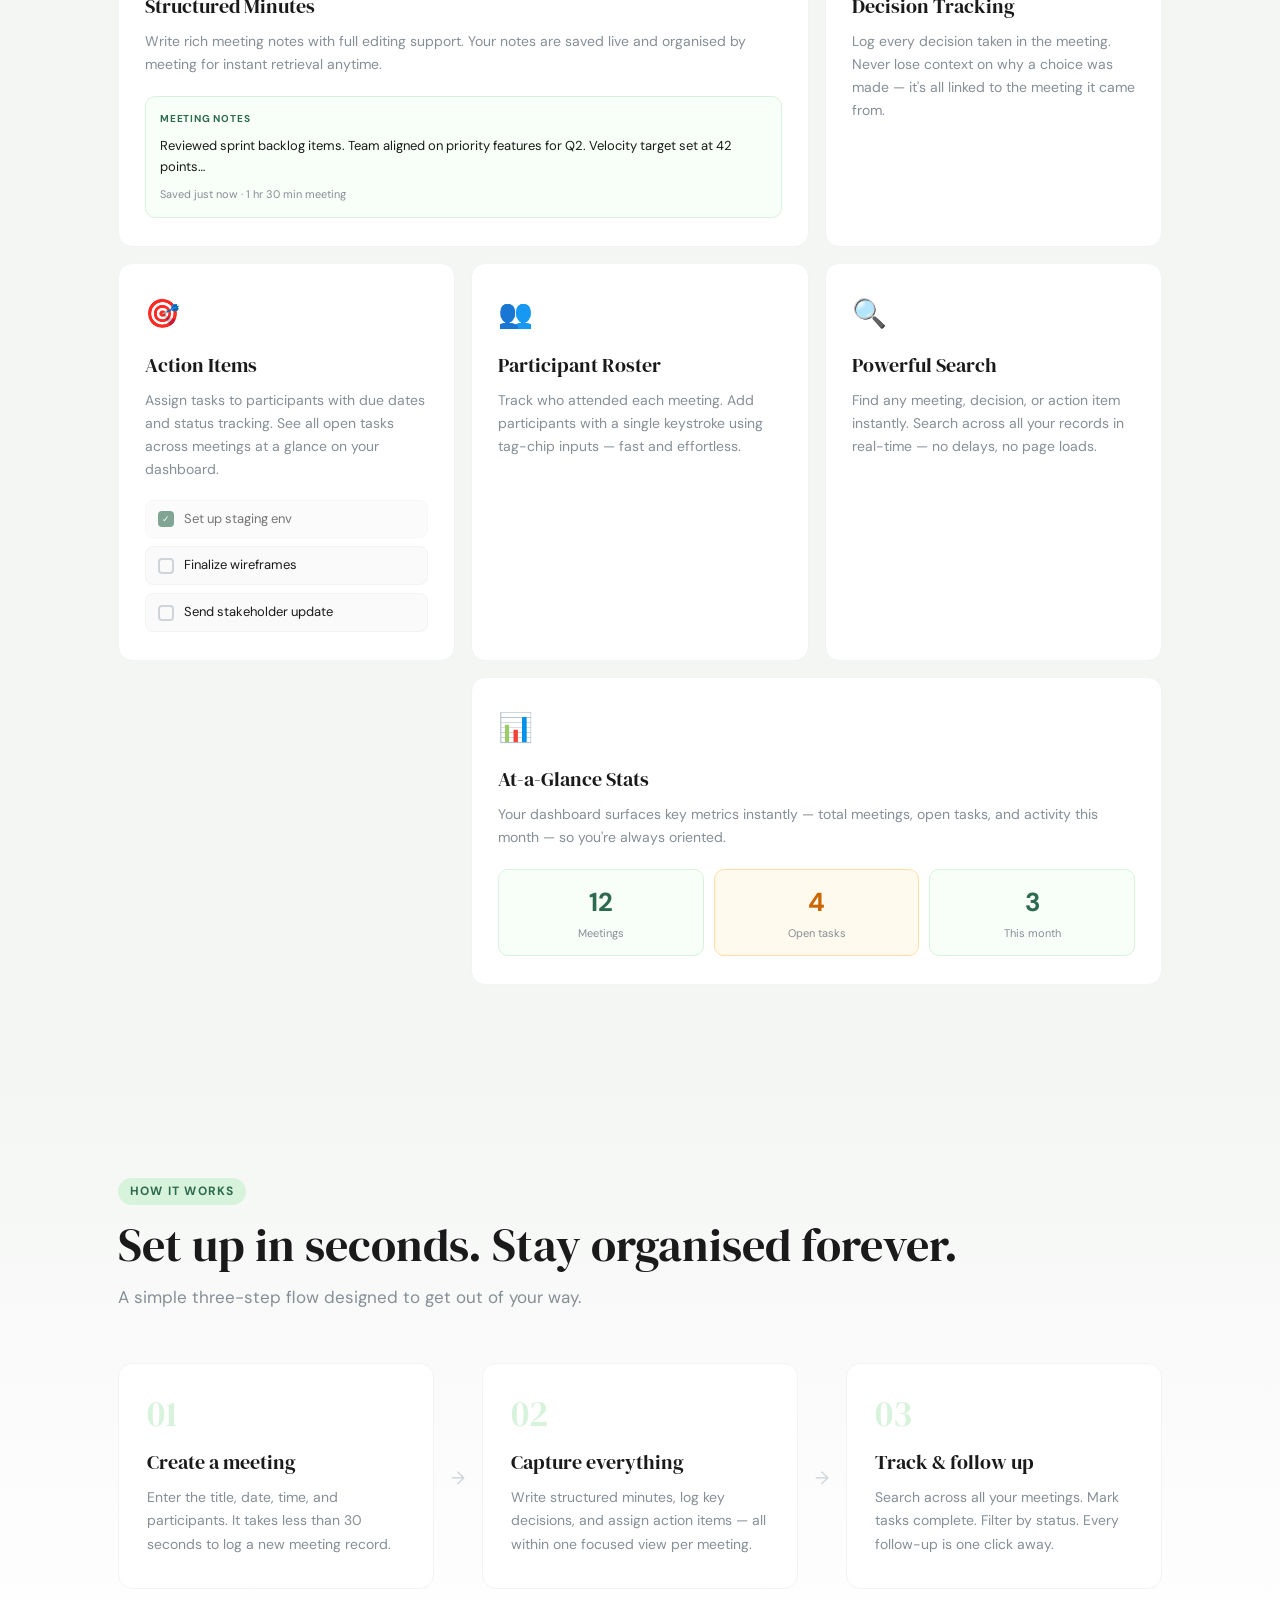
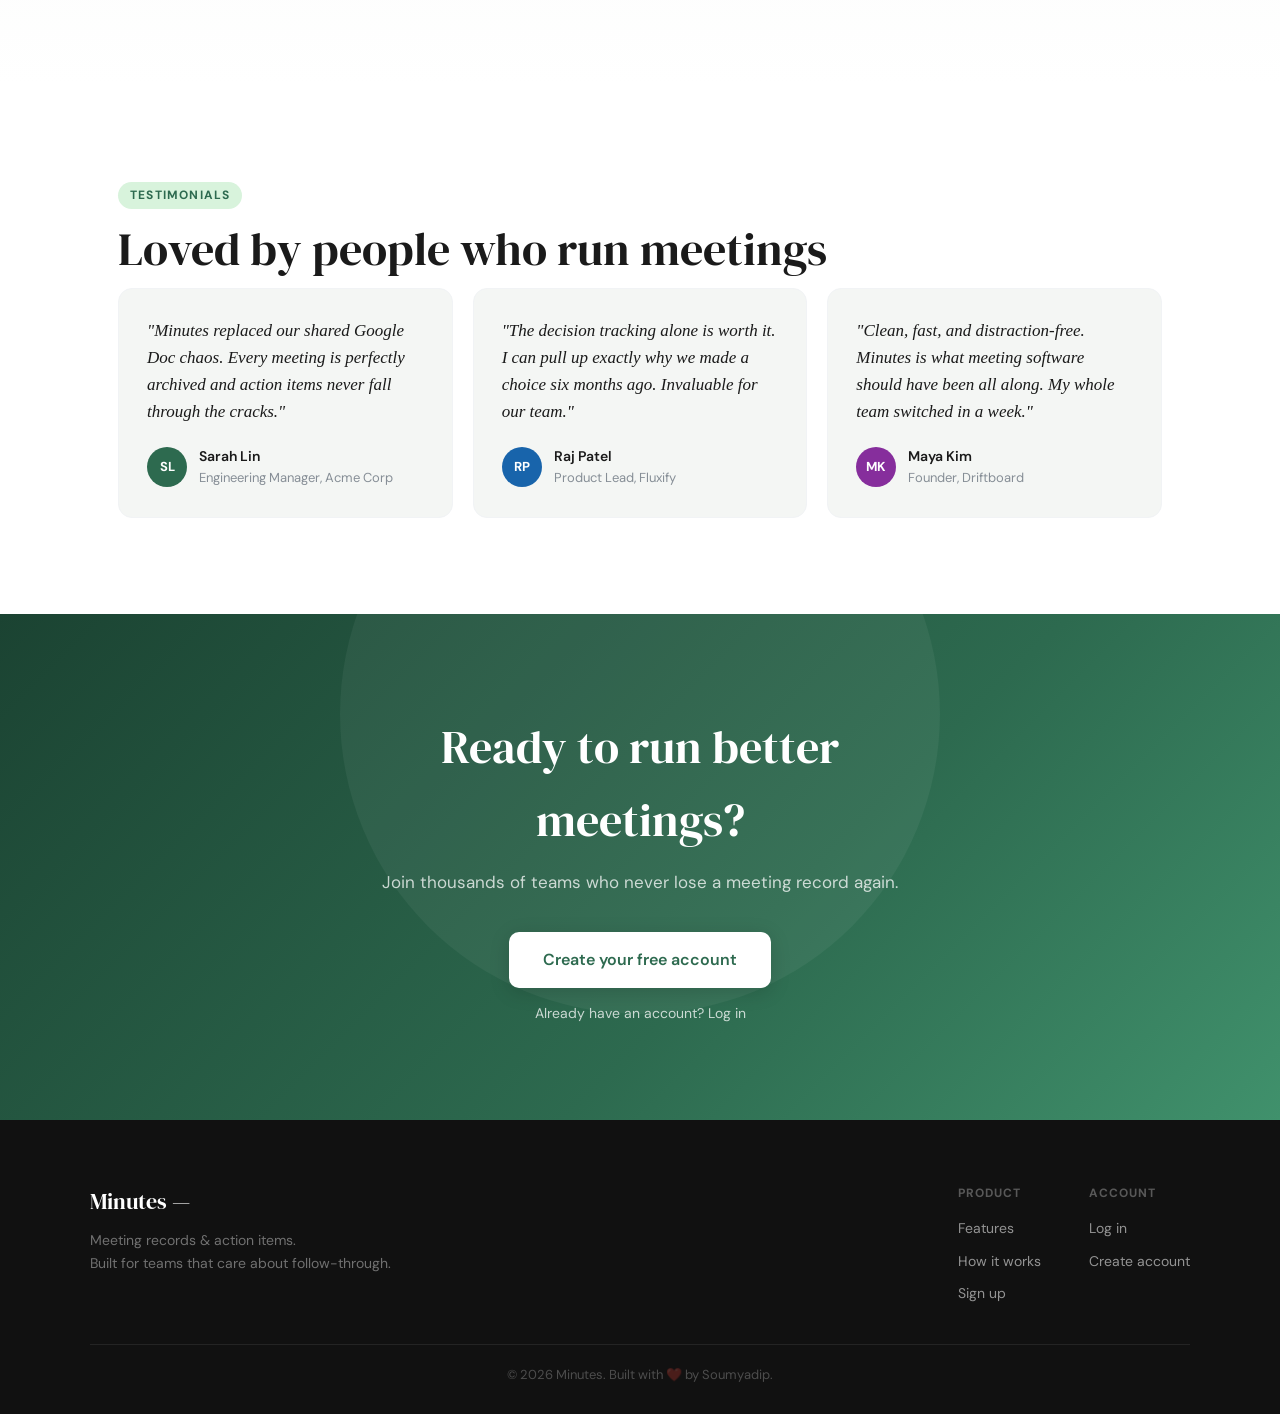
==== commit c0d48638: "index file updated" ====
--- a/frontend/index.html
+++ b/frontend/index.html
@@ -3,337 +3,363 @@
 <head>
   <meta charset="UTF-8" />
   <meta name="viewport" content="width=device-width, initial-scale=1.0" />
-  <title>Minutes — Sign in &amp; Get started</title>
-  <meta name="description" content="Sign in or create your Minutes account to capture meeting records, decisions, and action items." />
+  <title>Minutes — Meeting Records & Action Items Platform</title>
+  <meta name="description" content="Minutes is your all-in-one meeting platform — capture notes, track decisions, assign action items, and stay on top of every meeting." />
   <link rel="preconnect" href="https://fonts.googleapis.com" />
   <link rel="preconnect" href="https://fonts.gstatic.com" crossorigin />
   <link href="https://fonts.googleapis.com/css2?family=DM+Serif+Display:ital@0;1&family=DM+Sans:ital,opsz,wght@0,9..40,300;0,9..40,400;0,9..40,500;0,9..40,600;1,9..40,300&display=swap" rel="stylesheet" />
-  <link rel="stylesheet" href="./css/style.css" />
+  <link rel="stylesheet" href="./css/landing.css" />
 </head>
 <body>
 
   <!-- ═══════════════════════════════════════
-       AUTH VIEW
-  ════════════════════════════════════════════ -->
-  <div id="auth-view">
-
-    <!-- Left brand panel -->
-    <div class="auth-brand-panel">
-      <!-- Background layers -->
-      <div class="auth-noise"></div>
-      <div class="auth-glow auth-glow-1"></div>
-      <div class="auth-glow auth-glow-2"></div>
-
-      <!-- Back link -->
-      <a href="./landing.html" id="auth-back-link" class="auth-back">
-        <span class="auth-back-arrow">←</span> Back to home
-      </a>
-
-      <!-- Brand content -->
-      <div class="auth-brand-content">
-        <div class="auth-brand-badge">
-          <span class="auth-badge-dot"></span>
-          Every meeting, perfectly captured.
-        </div>
-        <h2 class="auth-brand-title">Minutes —</h2>
-        <p class="auth-brand-tagline">
-          The meeting platform built for teams who care about<em> follow-through.</em>
-        </p>
-        <ul class="auth-feature-list">
-          <li>
-            <span class="auth-feature-icon">📋</span>
-            <span>Structured minutes &amp; rich notes</span>
-          </li>
-          <li>
-            <span class="auth-feature-icon">✅</span>
-            <span>Decision &amp; outcome tracking</span>
-          </li>
-          <li>
-            <span class="auth-feature-icon">🎯</span>
-            <span>Action items with due dates</span>
-          </li>
-          <li>
-            <span class="auth-feature-icon">🔍</span>
-            <span>Instant search across all meetings</span>
-          </li>
-        </ul>
-      </div>
-
-      <!-- Floating mini-mockup -->
-      <div class="auth-mini-mockup">
-        <div class="amm-row">
-          <div class="amm-dot red"></div>
-          <div class="amm-dot yellow"></div>
-          <div class="amm-dot green"></div>
-          <span class="amm-bar">Minutes — Dashboard</span>
-        </div>
-        <div class="amm-body">
-          <div class="amm-stat-row">
-            <div class="amm-stat"><span class="amm-val">12</span><span class="amm-lbl">Meetings</span></div>
-            <div class="amm-stat warn"><span class="amm-val">4</span><span class="amm-lbl">Open tasks</span></div>
-            <div class="amm-stat"><span class="amm-val">3</span><span class="amm-lbl">This month</span></div>
-          </div>
-          <div class="amm-item active">
-            <span class="amm-badge upcoming">Upcoming</span>
-            <div class="amm-title">Q2 Sprint Planning</div>
-            <div class="amm-meta">Apr 23 · 10:00 AM</div>
-          </div>
-          <div class="amm-item">
-            <span class="amm-badge completed">Completed</span>
-            <div class="amm-title">Product Review</div>
-            <div class="amm-meta">Apr 19 · 2:30 PM</div>
-          </div>
-        </div>
-      </div>
-    </div>
-
-    <!-- Right form panel -->
-    <div class="auth-form-panel">
-      <div class="auth-card">
-        <!-- Logo (shown on mobile when brand panel is hidden) -->
-        <a href="./landing.html" class="auth-card-logo">Minutes —</a>
-
-        <div class="auth-card-header">
-          <h1 id="auth-card-title">Welcome back</h1>
-          <p class="auth-card-sub" id="auth-card-sub">Sign in to your account to continue.</p>
-        </div>
-
-        <form id="auth-form" autocomplete="on">
-          <div class="auth-field">
-            <label for="auth-username">Username</label>
-            <input type="text" id="auth-username" placeholder="Enter your username" required autocomplete="username" />
-          </div>
-          <div class="auth-field">
-            <label for="auth-password">Password</label>
-            <div class="auth-password-wrap">
-              <input type="password" id="auth-password" placeholder="Enter your password" required autocomplete="current-password" />
-              <button type="button" id="auth-pw-toggle" class="auth-pw-eye" aria-label="Toggle password visibility">👁</button>
-            </div>
-          </div>
-          <p class="auth-error" id="auth-error"></p>
-          <button type="submit" id="auth-submit-btn" class="auth-submit-btn">Sign in</button>
-        </form>
-
-        <p class="auth-switch">
-          <span id="auth-toggle-msg">Don't have an account?</span>
-          <a href="#" id="auth-toggle-link">Create one free</a>
-        </p>
-      </div>
-    </div>
-
-  </div>
-
-  <!-- ═══════════════════════════════════════
-       MAIN APP (hidden until logged in)
-  ════════════════════════════════════════════ -->
-  <div id="app-shell" style="display:none;">
-
-    <!-- ── SIDEBAR ───────────────────────────── -->
-    <aside id="sidebar">
-
-      <div class="sidebar-logo">
-        <h1><span>Minutes</span> —</h1>
-        <p>Meeting records &amp; action items</p>
-      </div>
-
-      <!-- Stats -->
-      <div class="stats-grid">
-        <div class="stat-cell">
-          <div class="stat-val" id="stat-meetings">0</div>
-          <div class="stat-lbl">Meetings</div>
-        </div>
-        <div class="stat-cell">
-          <div class="stat-val" id="stat-open-tasks">0</div>
-          <div class="stat-lbl">Open tasks</div>
-        </div>
-        <div class="stat-cell">
-          <div class="stat-val" id="stat-this-month">0</div>
-          <div class="stat-lbl">This month</div>
-        </div>
-      </div>
-
-      <!-- Search -->
-      <div class="search-wrap">
-        <svg width="16" height="16" viewBox="0 0 24 24" fill="none" stroke="currentColor" stroke-width="2">
-          <circle cx="11" cy="11" r="8"/><path d="m21 21-4.35-4.35"/>
-        </svg>
-        <input type="text" id="search-input" placeholder="Search meetings, decisions, action items…" />
-      </div>
-
-      <!-- Filter -->
-      <div class="filter-row">
-        <button class="filter-btn active" data-filter="all">All</button>
-        <button class="filter-btn" data-filter="completed">Completed</button>
-        <button class="filter-btn" data-filter="upcoming">Upcoming</button>
-      </div>
-
-      <!-- Meeting list -->
-      <div id="meetings-list-wrap">
-        <p class="no-meetings-msg" id="no-meetings-msg" style="display:none;">No meetings found.</p>
-        <!-- Meeting cards injected by JS -->
-      </div>
-
-      <!-- Logout + New meeting -->
-      <div class="new-meeting-btn-wrap">
-        <button id="btn-logout" style="width:100%; padding:7px; margin-bottom:8px; background:none; border:1px solid #E9ECEF; border-radius:8px; color:#868E96; font-size:12px; font-family:'DM Sans',sans-serif; cursor:pointer;">Logout</button>
-        <button id="btn-new-meeting">+ New Meeting</button>
-      </div>
-
-    </aside>
-
-    <!-- ── MAIN CONTENT ───────────────────────── -->
-    <main id="main-content">
-
-      <!-- Empty state -->
-      <div class="empty-detail fade-in" id="empty-detail">
-        <div class="empty-icon">📋</div>
-        <p>Select a meeting to view details</p>
-        <span>or create a new one to get started</span>
-      </div>
-
-      <!-- New meeting form -->
-      <div id="new-meeting-panel">
-        <h2>New Meeting</h2>
-        <p class="sub">Fill in the details to create a new meeting record.</p>
-        <div class="nm-field">
-          <input type="text" id="nm-title" class="nm-title" placeholder="Meeting title *" />
-        </div>
-        <div class="nm-row">
-          <div class="nm-field">
-            <input type="date" id="nm-date" />
-          </div>
-          <div class="nm-field">
-            <input type="time" id="nm-time" />
-          </div>
-        </div>
-        <div class="nm-field">
-          <input type="text" id="nm-facilitator" placeholder="Facilitator name (optional)" />
-        </div>
-        <div class="nm-field">
-          <label style="display:block; font-size:12px; color:#868E96; margin-bottom:5px; font-weight:500;">Participants</label>
-          <div id="nm-participants-chips" style="display:flex; flex-wrap:wrap; gap:6px; margin-bottom:7px;"></div>
-          <div style="display:flex; gap:8px;">
-            <input type="text" id="nm-participant-input" placeholder="Add participant name, press Enter" style="flex:1; padding:9px 12px; border:1.5px solid #E9ECEF; border-radius:8px; font-size:13px; font-family:'DM Sans',sans-serif; color:#1a1a1a; background:#FAFAFA; outline:none;" />
-            <button type="button" id="btn-add-participant" style="padding:9px 14px; background:#2D6A4F; color:#fff; border:none; border-radius:8px; cursor:pointer; font-size:13px; font-family:'DM Sans',sans-serif; font-weight:500; white-space:nowrap;">Add</button>
-          </div>
-        </div>
-        <div class="nm-field">
-          <label style="display:block; font-size:12px; color:#868E96; margin-bottom:5px; font-weight:500;">Duration (Meeting Minutes)</label>
-          <select id="nm-minutes" style="width:100%; padding:9px 12px; border:1.5px solid #E9ECEF; border-radius:8px; font-size:13px; font-family:'DM Sans',sans-serif; color:#1a1a1a; background:#FAFAFA; outline:none; cursor:pointer; appearance:none; background-image:url(\"data:image/svg+xml,%3Csvg xmlns='http://www.w3.org/2000/svg' width='12' height='12' viewBox='0 0 24 24' fill='none' stroke='%23868E96' stroke-width='2'%3E%3Cpath d='m6 9 6 6 6-6'/%3E%3C/svg%3E\"); background-repeat:no-repeat; background-position:right 12px center;">
-            <option value="">Select duration (optional)</option>
-            <option value="15 min">15 minutes</option>
-            <option value="30 min">30 minutes</option>
-            <option value="45 min">45 minutes</option>
-            <option value="1 hr">1 hour</option>
-            <option value="1 hr 15 min">1 hour 15 minutes</option>
-            <option value="1 hr 30 min">1 hour 30 minutes</option>
-            <option value="1 hr 45 min">1 hour 45 minutes</option>
-            <option value="2 hrs">2 hours</option>
-            <option value="2 hrs 30 min">2 hours 30 minutes</option>
-            <option value="3 hrs">3 hours</option>
-            <option value="custom">Custom…</option>
-          </select>
-          <input type="text" id="nm-minutes-custom" placeholder="e.g. 90 mins, 2.5 hours" style="display:none; width:100%; margin-top:8px; padding:9px 12px; border:1.5px solid #2D6A4F; border-radius:8px; font-size:13px; font-family:'DM Sans',sans-serif; color:#1a1a1a; background:#F8FFF9; outline:none;" />
-        </div>
-        <div class="nm-field">
-          <label style="display:block; font-size:12px; color:#868E96; margin-bottom:5px; font-weight:500;">Meeting Notes</label>
-          
-          <textarea id="nm-notes" rows="3" placeholder="Additional notes, context, follow-ups…"></textarea>
-        </div>
-        <div class="nm-field">
-          <input type="text" id="nm-decisions" placeholder="Decisions, comma-separated (optional)" />
-        </div>
-        <div class="nm-actions">
-          <button class="btn-primary" id="btn-create-meeting">Create Meeting</button>
-          <button class="btn-cancel-nm" id="btn-cancel-new-meeting">Cancel</button>
-        </div>
-      </div>
-
-      <!-- Detail panel -->
-      <div id="detail-panel" class="fade-in" style="display:none;">
-
-        <div class="detail-header">
-          <div class="detail-header-top">
-            <h2 id="detail-title">Meeting Title</h2>
-            <div style="display:flex; align-items:center; gap:8px;">
-              <button id="btn-delete-meeting" title="Delete meeting permanently" style="background:none; border:1px solid #FFB3B3; border-radius:6px; color:#C92A2A; font-size:12px; font-family:'DM Sans',sans-serif; padding:4px 10px; cursor:pointer; transition:all 0.15s;">Delete</button>
-              <button id="btn-close-detail">×</button>
-            </div>
-          </div>
-          <div class="detail-meta">
-            <span id="detail-badge"></span>
-            <span id="detail-datetime"></span>
-          </div>
-          <div class="detail-tabs">
-            <button class="tab-btn active" data-tab="minutes">Minutes</button>
-            <button class="tab-btn" data-tab="decisions">Decisions</button>
-            <button class="tab-btn" data-tab="tasks">Tasks</button>
-            <button class="tab-btn" data-tab="participants">Participants</button>
-          </div>
-        </div>
-
-        <div class="detail-body">
-
-          <!-- Minutes Tab -->
-          <div class="tab-pane active" id="tab-minutes">
-            <div class="minutes-header">
-              <p class="section-label">Meeting Duration</p>
-              <div id="minutes-actions">
-                <button class="btn-outline-sm" id="btn-edit-minutes">Edit</button>
+       NAVIGATION
+  ════════════════════════════════════════════ -->
+  <nav id="navbar">
+    <div class="nav-inner">
+      <a href="./index.html" class="nav-logo">Minutes —</a>
+      <div class="nav-links">
+        <a href="#features" class="nav-link">Features</a>
+        <a href="#how-it-works" class="nav-link">How it works</a>
+        <a href="#testimonials" class="nav-link">Testimonials</a>
+      </div>
+      <div class="nav-actions">
+        <a href="./app.html?mode=login" id="btn-nav-login" class="btn-login">Log in</a>
+        <a href="./app.html?mode=signup" id="btn-nav-signup" class="btn-signup">Get started free</a>
+      </div>
+    </div>
+  </nav>
+
+  <!-- ═══════════════════════════════════════
+       HERO
+  ════════════════════════════════════════════ -->
+  <section id="hero">
+    <div class="hero-noise"></div>
+    <div class="hero-glow hero-glow-1"></div>
+    <div class="hero-glow hero-glow-2"></div>
+
+    <div class="hero-content">
+      <div class="hero-badge">
+        <span class="badge-dot"></span>
+        Launching v2 — faster, smarter, cleaner
+      </div>
+      <h1 class="hero-title">
+        Every meeting,<br/>
+        <em>perfectly captured.</em>
+      </h1>
+      <p class="hero-sub">
+        Minutes turns your chaotic meeting notes into structured records — decisions logged, tasks assigned, nothing forgotten.
+      </p>
+      <div class="hero-cta">
+        <a href="./app.html?mode=signup" id="btn-hero-signup" class="cta-primary">Start for free</a>
+        <a href="#how-it-works" class="cta-secondary">
+          <span class="play-icon">▶</span> See how it works
+        </a>
+      </div>
+      <p class="hero-note">No credit card required · Free forever for personal use</p>
+    </div>
+
+    <!-- floating dashboard mockup -->
+    <div class="hero-visual">
+      <div class="mockup-card">
+        <div class="mockup-header">
+          <div class="mockup-dot red"></div>
+          <div class="mockup-dot yellow"></div>
+          <div class="mockup-dot green"></div>
+          <span class="mockup-title-bar">Minutes — Dashboard</span>
+        </div>
+        <div class="mockup-body">
+          <div class="mockup-sidebar">
+            <div class="ms-logo">Minutes —</div>
+            <div class="ms-stats">
+              <div class="ms-stat"><span class="ms-val">12</span><span class="ms-lbl">Meetings</span></div>
+              <div class="ms-stat"><span class="ms-val warn">4</span><span class="ms-lbl">Open tasks</span></div>
+              <div class="ms-stat"><span class="ms-val">3</span><span class="ms-lbl">This month</span></div>
+            </div>
+            <div class="ms-meeting active">
+              <div class="ms-badge upcoming">Upcoming</div>
+              <div class="ms-mtitle">Q2 Sprint Planning</div>
+              <div class="ms-mmeta">Apr 23 · 10:00 AM</div>
+            </div>
+            <div class="ms-meeting">
+              <div class="ms-badge completed">Completed</div>
+              <div class="ms-mtitle">Product Review</div>
+              <div class="ms-mmeta">Apr 19 · 2:30 PM</div>
+            </div>
+            <div class="ms-meeting">
+              <div class="ms-badge completed">Completed</div>
+              <div class="ms-mtitle">Investor Sync</div>
+              <div class="ms-mmeta">Apr 15 · 11:00 AM</div>
+            </div>
+          </div>
+          <div class="mockup-detail">
+            <div class="md-title">Q2 Sprint Planning</div>
+            <div class="md-meta">
+              <span class="md-badge">Upcoming</span>
+              <span class="md-date">Apr 23, 2026 · 10:00 AM</span>
+            </div>
+            <div class="md-tabs">
+              <span class="md-tab active">Minutes</span>
+              <span class="md-tab">Decisions</span>
+              <span class="md-tab">Tasks</span>
+            </div>
+            <div class="md-content">
+              <div class="md-note-label">MEETING NOTES</div>
+              <div class="md-note-text">Reviewed sprint backlog items. Team aligned on priority features for Q2. Velocity target set at 42 points per sprint. UX refresh to be completed by Week 3...</div>
+              <div class="md-tasks">
+                <div class="md-task">
+                  <div class="md-check checked">✓</div>
+                  <div class="md-task-info">
+                    <div class="md-task-text done">Set up staging environment</div>
+                    <div class="md-task-meta">Alice · Apr 20</div>
+                  </div>
+                </div>
+                <div class="md-task">
+                  <div class="md-check"></div>
+                  <div class="md-task-info">
+                    <div class="md-task-text">Finalize wireframes for v2</div>
+                    <div class="md-task-meta">Bob · Apr 25</div>
+                  </div>
+                </div>
+                <div class="md-task">
+                  <div class="md-check"></div>
+                  <div class="md-task-info">
+                    <div class="md-task-text">Send agenda to stakeholders</div>
+                    <div class="md-task-meta">Carol · Apr 22</div>
+                  </div>
+                </div>
               </div>
-              <div id="minutes-save-actions" style="display:none; gap:6px; display:none;">
-                <button class="btn-green-sm" id="btn-save-minutes">Save</button>
-                <button class="btn-ghost-sm" id="btn-cancel-minutes">Cancel</button>
-              </div>
-            </div>
-            <p class="minutes-text" id="minutes-display">No minutes recorded yet. Click Edit to add notes.</p>
-            <textarea class="detail-textarea" id="minutes-editor" placeholder="Type meeting notes here…"></textarea>
-          </div>
-
-          <!-- Decisions Tab -->
-          <div class="tab-pane" id="tab-decisions">
-            <p class="section-label">Decisions Taken</p>
-            <div id="decisions-list"></div>
-            <div class="add-row">
-              <input class="detail-input" type="text" id="new-decision-input" placeholder="Record a decision…" />
-              <button class="btn-add" id="btn-add-decision">Add</button>
-            </div>
-          </div>
-
-          <!-- Tasks Tab -->
-          <div class="tab-pane" id="tab-tasks">
-            <div class="tasks-header">
-              <p class="section-label">Action Items</p>
-              <button class="btn-outline-sm" id="btn-toggle-task-form">+ New Task</button>
-            </div>
-            <div class="task-form-box" id="task-form-box">
-              <input class="detail-input" type="text" id="new-task-text" placeholder="Task description" />
-              <div class="task-form-row">
-                <input class="detail-input" type="text" id="new-task-assignee" placeholder="Assignee name" style="flex:1;" />
-                <input class="detail-input" type="date" id="new-task-due" style="flex:1;" />
-              </div>
-              <div style="display:flex; gap:8px;">
-                <button class="btn-add" id="btn-add-task">Add Task</button>
-                <button class="btn-ghost-sm" id="btn-cancel-task-form">Cancel</button>
-              </div>
-            </div>
-            <div id="tasks-list"></div>
-          </div>
-
-          <!-- Participants Tab -->
-          <div class="tab-pane" id="tab-participants">
-            <p class="section-label">Participants</p>
-            <div id="participants-list"></div>
-          </div>
-
-        </div><!-- /.detail-body -->
-      </div><!-- /#detail-panel -->
-
-    </main>
-
-  </div><!-- /#app-shell -->
-
-  <script src="./js/api.js"></script>
-  <script src="./js/app.js"></script>
+            </div>
+          </div>
+        </div>
+      </div>
+    </div>
+  </section>
+
+  <!-- ═══════════════════════════════════════
+       TRUSTED BY
+  ════════════════════════════════════════════ -->
+  <section id="trusted">
+    <p class="trusted-label">Trusted by teams at</p>
+    <div class="logo-row">
+      <span class="logo-pill">Notion</span>
+      <span class="logo-pill">Linear</span>
+      <span class="logo-pill">Vercel</span>
+      <span class="logo-pill">Figma</span>
+      <span class="logo-pill">Stripe</span>
+      <span class="logo-pill">Loom</span>
+    </div>
+  </section>
+
+  <!-- ═══════════════════════════════════════
+       FEATURES
+  ════════════════════════════════════════════ -->
+  <section id="features">
+    <div class="section-inner">
+      <div class="section-tag">Features</div>
+      <h2 class="section-title">Everything your meetings deserve</h2>
+      <p class="section-sub">From first agenda item to final follow-up — Minutes keeps every detail in its place.</p>
+
+      <div class="features-grid">
+
+        <div class="feature-card card-large">
+          <div class="fc-icon">📋</div>
+          <h3>Structured Minutes</h3>
+          <p>Write rich meeting notes with full editing support. Your notes are saved live and organised by meeting for instant retrieval anytime.</p>
+          <div class="fc-visual">
+            <div class="fv-note">
+              <div class="fv-tag">Meeting Notes</div>
+              <div class="fv-text">Reviewed sprint backlog items. Team aligned on priority features for Q2. Velocity target set at 42 points…</div>
+              <div class="fv-meta">Saved just now · 1 hr 30 min meeting</div>
+            </div>
+          </div>
+        </div>
+
+        <div class="feature-card">
+          <div class="fc-icon">✅</div>
+          <h3>Decision Tracking</h3>
+          <p>Log every decision taken in the meeting. Never lose context on why a choice was made — it's all linked to the meeting it came from.</p>
+        </div>
+
+        <div class="feature-card">
+          <div class="fc-icon">🎯</div>
+          <h3>Action Items</h3>
+          <p>Assign tasks to participants with due dates and status tracking. See all open tasks across meetings at a glance on your dashboard.</p>
+          <div class="fc-task-preview">
+            <div class="ftp-item done">
+              <div class="ftp-check checked">✓</div>
+              <div>Set up staging env</div>
+            </div>
+            <div class="ftp-item">
+              <div class="ftp-check"></div>
+              <div>Finalize wireframes</div>
+            </div>
+            <div class="ftp-item">
+              <div class="ftp-check"></div>
+              <div>Send stakeholder update</div>
+            </div>
+          </div>
+        </div>
+
+        <div class="feature-card">
+          <div class="fc-icon">👥</div>
+          <h3>Participant Roster</h3>
+          <p>Track who attended each meeting. Add participants with a single keystroke using tag-chip inputs — fast and effortless.</p>
+        </div>
+
+        <div class="feature-card">
+          <div class="fc-icon">🔍</div>
+          <h3>Powerful Search</h3>
+          <p>Find any meeting, decision, or action item instantly. Search across all your records in real-time — no delays, no page loads.</p>
+        </div>
+
+        <div class="feature-card card-large right">
+          <div class="fc-icon">📊</div>
+          <h3>At-a-Glance Stats</h3>
+          <p>Your dashboard surfaces key metrics instantly — total meetings, open tasks, and activity this month — so you're always oriented.</p>
+          <div class="fc-stats-preview">
+            <div class="fsp-cell">
+              <div class="fsp-val">12</div>
+              <div class="fsp-lbl">Meetings</div>
+            </div>
+            <div class="fsp-cell warn">
+              <div class="fsp-val">4</div>
+              <div class="fsp-lbl">Open tasks</div>
+            </div>
+            <div class="fsp-cell">
+              <div class="fsp-val">3</div>
+              <div class="fsp-lbl">This month</div>
+            </div>
+          </div>
+        </div>
+
+      </div>
+    </div>
+  </section>
+
+  <!-- ═══════════════════════════════════════
+       HOW IT WORKS
+  ════════════════════════════════════════════ -->
+  <section id="how-it-works">
+    <div class="section-inner">
+      <div class="section-tag">How it works</div>
+      <h2 class="section-title">Set up in seconds. Stay organised forever.</h2>
+      <p class="section-sub">A simple three-step flow designed to get out of your way.</p>
+
+      <div class="steps-grid">
+        <div class="step-card">
+          <div class="step-num">01</div>
+          <h3>Create a meeting</h3>
+          <p>Enter the title, date, time, and participants. It takes less than 30 seconds to log a new meeting record.</p>
+        </div>
+        <div class="step-connector">
+          <div class="connector-line"></div>
+          <div class="connector-arrow">→</div>
+        </div>
+        <div class="step-card">
+          <div class="step-num">02</div>
+          <h3>Capture everything</h3>
+          <p>Write structured minutes, log key decisions, and assign action items — all within one focused view per meeting.</p>
+        </div>
+        <div class="step-connector">
+          <div class="connector-line"></div>
+          <div class="connector-arrow">→</div>
+        </div>
+        <div class="step-card">
+          <div class="step-num">03</div>
+          <h3>Track & follow up</h3>
+          <p>Search across all your meetings. Mark tasks complete. Filter by status. Every follow-up is one click away.</p>
+        </div>
+      </div>
+    </div>
+  </section>
+
+  <!-- ═══════════════════════════════════════
+       TESTIMONIALS
+  ════════════════════════════════════════════ -->
+  <section id="testimonials">
+    <div class="section-inner">
+      <div class="section-tag">Testimonials</div>
+      <h2 class="section-title">Loved by people who run meetings</h2>
+
+      <div class="testimonials-grid">
+        <div class="testi-card">
+          <div class="testi-quote">"Minutes replaced our shared Google Doc chaos. Every meeting is perfectly archived and action items never fall through the cracks."</div>
+          <div class="testi-author">
+            <div class="testi-avatar" style="background:#2D6A4F;">SL</div>
+            <div>
+              <div class="testi-name">Sarah Lin</div>
+              <div class="testi-role">Engineering Manager, Acme Corp</div>
+            </div>
+          </div>
+        </div>
+        <div class="testi-card">
+          <div class="testi-quote">"The decision tracking alone is worth it. I can pull up exactly why we made a choice six months ago. Invaluable for our team."</div>
+          <div class="testi-author">
+            <div class="testi-avatar" style="background:#1864AB;">RP</div>
+            <div>
+              <div class="testi-name">Raj Patel</div>
+              <div class="testi-role">Product Lead, Fluxify</div>
+            </div>
+          </div>
+        </div>
+        <div class="testi-card">
+          <div class="testi-quote">"Clean, fast, and distraction-free. Minutes is what meeting software should have been all along. My whole team switched in a week."</div>
+          <div class="testi-author">
+            <div class="testi-avatar" style="background:#862E9C;">MK</div>
+            <div>
+              <div class="testi-name">Maya Kim</div>
+              <div class="testi-role">Founder, Driftboard</div>
+            </div>
+          </div>
+        </div>
+      </div>
+    </div>
+  </section>
+
+  <!-- ═══════════════════════════════════════
+       CTA BANNER
+  ════════════════════════════════════════════ -->
+  <section id="cta-banner">
+    <div class="cta-glow"></div>
+    <div class="cta-inner">
+      <h2>Ready to run better meetings?</h2>
+      <p>Join thousands of teams who never lose a meeting record again.</p>
+      <div class="cta-actions">
+        <a href="./app.html?mode=signup" id="btn-cta-signup" class="cta-primary large">Create your free account</a>
+        <a href="./app.html?mode=login" id="btn-cta-login" class="cta-ghost">Already have an account? Log in</a>
+      </div>
+    </div>
+  </section>
+
+  <!-- ═══════════════════════════════════════
+       FOOTER
+  ════════════════════════════════════════════ -->
+  <footer id="footer">
+    <div class="footer-inner">
+      <div class="footer-brand">
+        <div class="footer-logo">Minutes —</div>
+        <p class="footer-tagline">Meeting records & action items.<br/>Built for teams that care about follow-through.</p>
+      </div>
+      <div class="footer-links">
+        <div class="fl-col">
+          <div class="fl-heading">Product</div>
+          <a href="#features">Features</a>
+          <a href="#how-it-works">How it works</a>
+          <a href="./app.html?mode=signup">Sign up</a>
+        </div>
+        <div class="fl-col">
+          <div class="fl-heading">Account</div>
+          <a href="./app.html?mode=login">Log in</a>
+          <a href="./app.html?mode=signup">Create account</a>
+        </div>
+      </div>
+    </div>
+    <div class="footer-bottom">
+      <p>© 2026 Minutes. Built with ❤️ by Soumyadip.</p>
+    </div>
+  </footer>
+
+  <script src="./js/landing.js"></script>
 </body>
-</html>+</html>
--- a/frontend/css/landing.css
+++ b/frontend/css/landing.css
@@ -0,0 +1,430 @@
+/* =========================================================
+   Minutes — Landing Page CSS
+   ========================================================= */
+*{box-sizing:border-box;margin:0;padding:0}
+
+:root{
+  --green:#2D6A4F;--green-dark:#1B4332;--green-light:#D8F3DC;
+  --bg:#F4F6F4;--white:#fff;--text:#1a1a1a;--muted:#868E96;
+  --border:#F1F3F5;--radius:14px;
+}
+
+html{scroll-behavior:smooth}
+
+body{
+  font-family:'DM Sans',sans-serif;
+  background:var(--bg);color:var(--text);
+  font-size:16px;line-height:1.6;overflow-x:hidden;
+}
+
+/* ── Scrollbar ── */
+::-webkit-scrollbar{width:4px}
+::-webkit-scrollbar-thumb{background:var(--green-light);border-radius:4px}
+
+/* ── NAVBAR ── */
+#navbar{
+  position:fixed;top:0;left:0;right:0;z-index:100;
+  background:rgba(244,246,244,0.85);backdrop-filter:blur(14px);
+  border-bottom:1px solid rgba(0,0,0,0.06);
+  transition:box-shadow 0.3s;
+}
+#navbar.scrolled{box-shadow:0 4px 24px rgba(0,0,0,0.07)}
+
+.nav-inner{
+  max-width:1160px;margin:0 auto;
+  padding:0 28px;height:62px;
+  display:flex;align-items:center;gap:32px;
+}
+
+.nav-logo{
+  font-family:'DM Serif Display',serif;
+  font-size:20px;color:var(--green);
+  text-decoration:none;font-weight:400;margin-right:auto;
+}
+
+.nav-links{display:flex;gap:24px}
+.nav-link{
+  font-size:14px;color:var(--muted);text-decoration:none;
+  font-weight:500;transition:color 0.2s;
+}
+.nav-link:hover{color:var(--text)}
+
+.nav-actions{display:flex;gap:10px;align-items:center}
+
+.btn-login{
+  font-size:14px;font-weight:500;color:var(--text);
+  text-decoration:none;padding:7px 16px;border-radius:8px;
+  border:1px solid var(--border);background:var(--white);
+  transition:all 0.2s;
+}
+.btn-login:hover{border-color:#ccc}
+
+.btn-signup{
+  font-size:14px;font-weight:600;color:var(--white);
+  text-decoration:none;padding:8px 18px;border-radius:8px;
+  background:var(--green);transition:background 0.2s;
+}
+.btn-signup:hover{background:var(--green-dark)}
+
+/* ── HERO ── */
+#hero{
+  min-height:100vh;padding:120px 28px 80px;
+  display:flex;flex-direction:column;align-items:center;
+  justify-content:center;position:relative;overflow:hidden;
+  background:linear-gradient(165deg,#eafaf0 0%,#F4F6F4 55%,#eef4fb 100%);
+}
+
+.hero-noise{
+  position:absolute;inset:0;opacity:0.025;pointer-events:none;
+  background-image:url("data:image/svg+xml,%3Csvg viewBox='0 0 256 256' xmlns='http://www.w3.org/2000/svg'%3E%3Cfilter id='n'%3E%3CfeTurbulence type='fractalNoise' baseFrequency='0.9' numOctaves='4' stitchTiles='stitch'/%3E%3C/filter%3E%3Crect width='100%25' height='100%25' filter='url(%23n)'/%3E%3C/svg%3E");
+}
+
+.hero-glow{position:absolute;border-radius:50%;filter:blur(90px);pointer-events:none}
+.hero-glow-1{width:600px;height:600px;background:rgba(45,106,79,0.12);top:-120px;left:-150px}
+.hero-glow-2{width:500px;height:500px;background:rgba(24,100,171,0.08);bottom:-100px;right:-120px}
+
+.hero-content{
+  text-align:center;max-width:720px;position:relative;z-index:1;
+}
+
+.hero-badge{
+  display:inline-flex;align-items:center;gap:8px;
+  background:var(--white);border:1px solid var(--green-light);
+  border-radius:20px;padding:5px 14px;
+  font-size:13px;font-weight:500;color:var(--green);
+  margin-bottom:28px;box-shadow:0 2px 8px rgba(45,106,79,0.1);
+}
+.badge-dot{
+  width:7px;height:7px;background:var(--green);
+  border-radius:50%;animation:pulse 2s infinite;
+}
+@keyframes pulse{0%,100%{opacity:1}50%{opacity:0.4}}
+
+.hero-title{
+  font-family:'DM Serif Display',serif;
+  font-size:clamp(40px,6vw,72px);font-weight:400;
+  line-height:1.1;letter-spacing:-0.02em;
+  color:var(--text);margin-bottom:20px;
+}
+.hero-title em{color:var(--green);font-style:italic}
+
+.hero-sub{
+  font-size:clamp(16px,2vw,19px);color:var(--muted);
+  line-height:1.65;margin-bottom:36px;max-width:560px;margin-left:auto;margin-right:auto;
+}
+
+.hero-cta{display:flex;gap:14px;justify-content:center;flex-wrap:wrap;margin-bottom:16px}
+
+.cta-primary{
+  display:inline-flex;align-items:center;
+  padding:13px 28px;background:var(--green);color:var(--white);
+  border-radius:10px;font-size:15px;font-weight:600;
+  text-decoration:none;transition:all 0.2s;
+  box-shadow:0 4px 16px rgba(45,106,79,0.25);
+}
+.cta-primary:hover{background:var(--green-dark);transform:translateY(-1px);box-shadow:0 6px 20px rgba(45,106,79,0.3)}
+.cta-primary.large{padding:15px 34px;font-size:16px}
+
+.cta-secondary{
+  display:inline-flex;align-items:center;gap:8px;
+  padding:13px 22px;background:var(--white);color:var(--text);
+  border-radius:10px;font-size:15px;font-weight:500;
+  text-decoration:none;border:1px solid var(--border);
+  transition:all 0.2s;
+}
+.cta-secondary:hover{border-color:#ccc;transform:translateY(-1px)}
+.play-icon{
+  width:26px;height:26px;background:var(--green-light);
+  border-radius:50%;display:flex;align-items:center;justify-content:center;
+  font-size:9px;color:var(--green);
+}
+
+.cta-ghost{
+  display:inline-block;font-size:14px;color:rgba(255,255,255,0.75);
+  text-decoration:none;transition:color 0.2s;
+}
+.cta-ghost:hover{color:#fff}
+
+.hero-note{font-size:13px;color:#ADB5BD}
+
+/* Hero visual */
+.hero-visual{
+  width:100%;max-width:820px;margin-top:56px;
+  position:relative;z-index:1;
+}
+
+.mockup-card{
+  background:var(--white);border-radius:16px;
+  box-shadow:0 24px 80px rgba(0,0,0,0.13);
+  border:1px solid var(--border);overflow:hidden;
+  animation:floatUp 0.8s ease both 0.3s;
+}
+@keyframes floatUp{from{opacity:0;transform:translateY(30px)}to{opacity:1;transform:translateY(0)}}
+
+.mockup-header{
+  background:#F8F9FA;padding:10px 16px;
+  display:flex;align-items:center;gap:6px;
+  border-bottom:1px solid var(--border);
+}
+.mockup-dot{width:11px;height:11px;border-radius:50%}
+.mockup-dot.red{background:#FF5F57}
+.mockup-dot.yellow{background:#FEBC2E}
+.mockup-dot.green{background:#28C840}
+.mockup-title-bar{font-size:12px;color:var(--muted);margin-left:8px}
+
+.mockup-body{display:flex;height:320px}
+
+/* mockup sidebar */
+.mockup-sidebar{
+  width:200px;min-width:200px;border-right:1px solid var(--border);
+  padding:12px;background:#FAFAFA;display:flex;flex-direction:column;gap:8px;overflow:hidden;
+}
+.ms-logo{font-family:'DM Serif Display',serif;font-size:13px;color:var(--green);padding-bottom:8px;border-bottom:1px solid var(--border)}
+.ms-stats{display:grid;grid-template-columns:1fr 1fr 1fr;gap:4px;margin-bottom:4px}
+.ms-stat{background:var(--white);border:1px solid var(--green-light);border-radius:6px;padding:4px;text-align:center}
+.ms-val{display:block;font-size:13px;font-weight:700;color:var(--green)}
+.ms-val.warn{color:#CA6702}
+.ms-lbl{display:block;font-size:9px;color:var(--muted)}
+.ms-meeting{padding:7px 8px;border-radius:8px;border:1.5px solid var(--border);background:var(--white);cursor:pointer}
+.ms-meeting.active{background:#F0FDF4;border-color:var(--green)}
+.ms-badge{font-size:9px;font-weight:700;letter-spacing:0.05em;text-transform:uppercase;padding:2px 6px;border-radius:10px;display:inline-block;margin-bottom:3px}
+.ms-badge.upcoming{background:#FFF3CD;color:#7D4E00}
+.ms-badge.completed{background:var(--green-light);color:#1B4332}
+.ms-mtitle{font-size:11px;font-weight:500;color:var(--text)}
+.ms-mmeta{font-size:10px;color:var(--muted)}
+
+/* mockup detail */
+.mockup-detail{flex:1;padding:14px 16px;overflow:hidden}
+.md-title{font-family:'DM Serif Display',serif;font-size:15px;color:var(--text);margin-bottom:6px}
+.md-meta{display:flex;align-items:center;gap:8px;margin-bottom:10px}
+.md-badge{font-size:9px;font-weight:700;letter-spacing:0.05em;text-transform:uppercase;background:#FFF3CD;color:#7D4E00;padding:2px 7px;border-radius:10px}
+.md-date{font-size:10px;color:var(--muted)}
+.md-tabs{display:flex;gap:0;border-bottom:1px solid var(--border);margin-bottom:10px}
+.md-tab{font-size:11px;padding:4px 10px;color:var(--muted);cursor:pointer;border-bottom:2px solid transparent}
+.md-tab.active{color:var(--green);border-bottom-color:var(--green);font-weight:600}
+.md-note-label{font-size:9px;font-weight:700;letter-spacing:0.07em;text-transform:uppercase;color:var(--muted);margin-bottom:5px}
+.md-note-text{font-size:11px;color:var(--text);line-height:1.6;margin-bottom:10px;opacity:0.8}
+.md-task{display:flex;align-items:center;gap:8px;padding:5px 0;border-bottom:1px solid var(--border)}
+.md-check{width:14px;height:14px;border-radius:3px;border:2px solid #CED4DA;flex-shrink:0;display:flex;align-items:center;justify-content:center;font-size:8px}
+.md-check.checked{background:var(--green);border-color:var(--green);color:#fff}
+.md-task-text{font-size:10px;color:var(--text)}
+.md-task-text.done{text-decoration:line-through;color:var(--muted)}
+.md-task-meta{font-size:9px;color:var(--muted)}
+
+/* ── TRUSTED ── */
+#trusted{
+  padding:36px 28px;background:var(--white);
+  border-top:1px solid var(--border);border-bottom:1px solid var(--border);
+  text-align:center;
+}
+.trusted-label{font-size:13px;color:var(--muted);margin-bottom:16px}
+.logo-row{display:flex;gap:12px;justify-content:center;flex-wrap:wrap}
+.logo-pill{
+  padding:6px 18px;border:1px solid var(--border);border-radius:20px;
+  font-size:13px;font-weight:500;color:#ADB5BD;
+  background:var(--bg);letter-spacing:0.01em;
+}
+
+/* ── SECTION COMMONS ── */
+.section-inner{max-width:1100px;margin:0 auto;padding:0 28px}
+.section-tag{
+  display:inline-block;font-size:12px;font-weight:700;
+  letter-spacing:0.1em;text-transform:uppercase;
+  color:var(--green);background:var(--green-light);
+  padding:4px 12px;border-radius:20px;margin-bottom:14px;
+}
+.section-title{
+  font-family:'DM Serif Display',serif;
+  font-size:clamp(28px,4vw,46px);font-weight:400;
+  color:var(--text);margin-bottom:12px;line-height:1.15;
+}
+.section-sub{font-size:17px;color:var(--muted);margin-bottom:52px;max-width:560px}
+
+/* ── FEATURES ── */
+#features{padding:96px 28px}
+
+.features-grid{
+  display:grid;grid-template-columns:repeat(3,1fr);
+  gap:16px;
+}
+
+.feature-card{
+  background:var(--white);border:1px solid var(--border);
+  border-radius:var(--radius);padding:28px 26px;
+  transition:transform 0.25s,box-shadow 0.25s;
+}
+.feature-card:hover{transform:translateY(-4px);box-shadow:0 12px 40px rgba(0,0,0,0.07)}
+.feature-card.card-large{grid-column:span 2}
+.feature-card.card-large.right{grid-column:2 / span 2}
+
+.fc-icon{font-size:28px;margin-bottom:12px}
+.feature-card h3{
+  font-family:'DM Serif Display',serif;
+  font-size:20px;font-weight:400;color:var(--text);margin-bottom:8px;
+}
+.feature-card p{font-size:14px;color:var(--muted);line-height:1.65}
+
+/* Feature card visuals */
+.fc-visual{margin-top:20px}
+.fv-note{
+  background:#F8FFF9;border:1px solid var(--green-light);
+  border-radius:10px;padding:14px;
+}
+.fv-tag{font-size:10px;font-weight:700;text-transform:uppercase;letter-spacing:0.08em;color:var(--green);margin-bottom:8px}
+.fv-text{font-size:13px;color:var(--text);line-height:1.65;margin-bottom:8px}
+.fv-meta{font-size:11px;color:var(--muted)}
+
+.fc-task-preview{margin-top:18px;display:flex;flex-direction:column;gap:8px}
+.ftp-item{
+  display:flex;align-items:center;gap:10px;
+  background:#FAFAFA;border:1px solid var(--border);
+  border-radius:8px;padding:8px 12px;
+  font-size:13px;color:var(--text);
+}
+.ftp-item.done{opacity:0.6}
+.ftp-check{
+  width:16px;height:16px;border-radius:4px;
+  border:2px solid #CED4DA;flex-shrink:0;
+  display:flex;align-items:center;justify-content:center;font-size:9px;
+}
+.ftp-check.checked{background:var(--green);border-color:var(--green);color:#fff}
+
+.fc-stats-preview{
+  display:grid;grid-template-columns:1fr 1fr 1fr;gap:10px;margin-top:20px;
+}
+.fsp-cell{
+  background:#F8FFF9;border:1px solid var(--green-light);
+  border-radius:10px;padding:12px;text-align:center;
+}
+.fsp-cell.warn{background:#FFF9EE;border-color:#FFE0A0}
+.fsp-val{font-size:26px;font-weight:700;color:var(--green);margin-bottom:2px}
+.fsp-cell.warn .fsp-val{color:#CA6702}
+.fsp-lbl{font-size:11px;color:var(--muted)}
+
+/* ── HOW IT WORKS ── */
+#how-it-works{
+  padding:96px 28px;
+  background:linear-gradient(180deg,var(--bg) 0%,var(--white) 100%);
+}
+
+.steps-grid{
+  display:flex;align-items:center;gap:0;
+}
+
+.step-card{
+  flex:1;background:var(--white);border:1px solid var(--border);
+  border-radius:var(--radius);padding:32px 28px;
+  transition:transform 0.25s,box-shadow 0.25s;
+}
+.step-card:hover{transform:translateY(-4px);box-shadow:0 12px 36px rgba(0,0,0,0.07)}
+
+.step-num{
+  font-family:'DM Serif Display',serif;font-size:36px;
+  color:var(--green-light);font-weight:400;margin-bottom:14px;
+  line-height:1;
+}
+.step-card h3{
+  font-family:'DM Serif Display',serif;font-size:20px;
+  font-weight:400;color:var(--text);margin-bottom:8px;
+}
+.step-card p{font-size:14px;color:var(--muted);line-height:1.65}
+
+.step-connector{
+  flex-shrink:0;width:48px;display:flex;
+  flex-direction:column;align-items:center;gap:4px;
+}
+.connector-arrow{font-size:18px;color:#CED4DA}
+
+/* ── TESTIMONIALS ── */
+#testimonials{padding:96px 28px;background:var(--white)}
+
+.testimonials-grid{
+  display:grid;grid-template-columns:repeat(3,1fr);gap:20px;
+}
+
+.testi-card{
+  background:var(--bg);border:1px solid var(--border);
+  border-radius:var(--radius);padding:28px;
+  display:flex;flex-direction:column;gap:20px;
+  transition:transform 0.25s,box-shadow 0.25s;
+}
+.testi-card:hover{transform:translateY(-4px);box-shadow:0 12px 40px rgba(0,0,0,0.06)}
+
+.testi-quote{
+  font-family:'DM Serif Display',serif;font-size:17px;
+  color:var(--text);line-height:1.6;font-style:italic;flex:1;
+}
+.testi-author{display:flex;align-items:center;gap:12px}
+.testi-avatar{
+  width:40px;height:40px;border-radius:50%;
+  color:#fff;display:flex;align-items:center;justify-content:center;
+  font-size:13px;font-weight:700;flex-shrink:0;
+}
+.testi-name{font-size:14px;font-weight:600;color:var(--text)}
+.testi-role{font-size:13px;color:var(--muted)}
+
+/* ── CTA BANNER ── */
+#cta-banner{
+  padding:96px 28px;text-align:center;
+  background:linear-gradient(135deg,#1B4332 0%,#2D6A4F 60%,#40916C 100%);
+  position:relative;overflow:hidden;
+}
+.cta-glow{
+  position:absolute;width:600px;height:600px;
+  background:rgba(255,255,255,0.05);border-radius:50%;
+  top:-200px;left:50%;transform:translateX(-50%);
+  pointer-events:none;
+}
+.cta-inner{position:relative;z-index:1;max-width:600px;margin:0 auto}
+#cta-banner h2{
+  font-family:'DM Serif Display',serif;font-size:clamp(28px,4vw,46px);
+  font-weight:400;color:#fff;margin-bottom:12px;
+}
+#cta-banner p{font-size:17px;color:rgba(255,255,255,0.75);margin-bottom:36px}
+.cta-actions{display:flex;flex-direction:column;align-items:center;gap:14px}
+.cta-primary{background:#fff;color:var(--green);box-shadow:0 4px 20px rgba(0,0,0,0.15)}
+.cta-primary:hover{background:#F0FDF4;transform:translateY(-1px)}
+
+/* ── FOOTER ── */
+#footer{background:#111;padding:64px 28px 28px}
+.footer-inner{
+  max-width:1100px;margin:0 auto;
+  display:flex;gap:48px;justify-content:space-between;
+  flex-wrap:wrap;padding-bottom:40px;
+  border-bottom:1px solid rgba(255,255,255,0.08);
+}
+.footer-logo{
+  font-family:'DM Serif Display',serif;
+  font-size:22px;color:#fff;margin-bottom:10px;
+}
+.footer-tagline{font-size:14px;color:rgba(255,255,255,0.4);line-height:1.65}
+.footer-links{display:flex;gap:48px}
+.fl-col{display:flex;flex-direction:column;gap:10px}
+.fl-heading{font-size:12px;font-weight:700;letter-spacing:0.08em;text-transform:uppercase;color:rgba(255,255,255,0.3);margin-bottom:4px}
+.fl-col a{font-size:14px;color:rgba(255,255,255,0.55);text-decoration:none;transition:color 0.2s}
+.fl-col a:hover{color:#fff}
+.footer-bottom{
+  max-width:1100px;margin:0 auto;
+  padding-top:20px;text-align:center;
+  font-size:13px;color:rgba(255,255,255,0.25);
+}
+
+/* ── Animations on scroll ── */
+.reveal{opacity:0;transform:translateY(24px);transition:opacity 0.6s ease,transform 0.6s ease}
+.reveal.visible{opacity:1;transform:none}
+
+/* ── Responsive ── */
+@media(max-width:900px){
+  .features-grid{grid-template-columns:1fr 1fr}
+  .feature-card.card-large,.feature-card.card-large.right{grid-column:span 2}
+  .steps-grid{flex-direction:column}
+  .step-connector{display:none}
+  .testimonials-grid{grid-template-columns:1fr}
+  .nav-links{display:none}
+}
+@media(max-width:620px){
+  .features-grid{grid-template-columns:1fr}
+  .feature-card.card-large,.feature-card.card-large.right{grid-column:span 1}
+  .mockup-sidebar{display:none}
+  .footer-links{flex-direction:column;gap:28px}
+}
